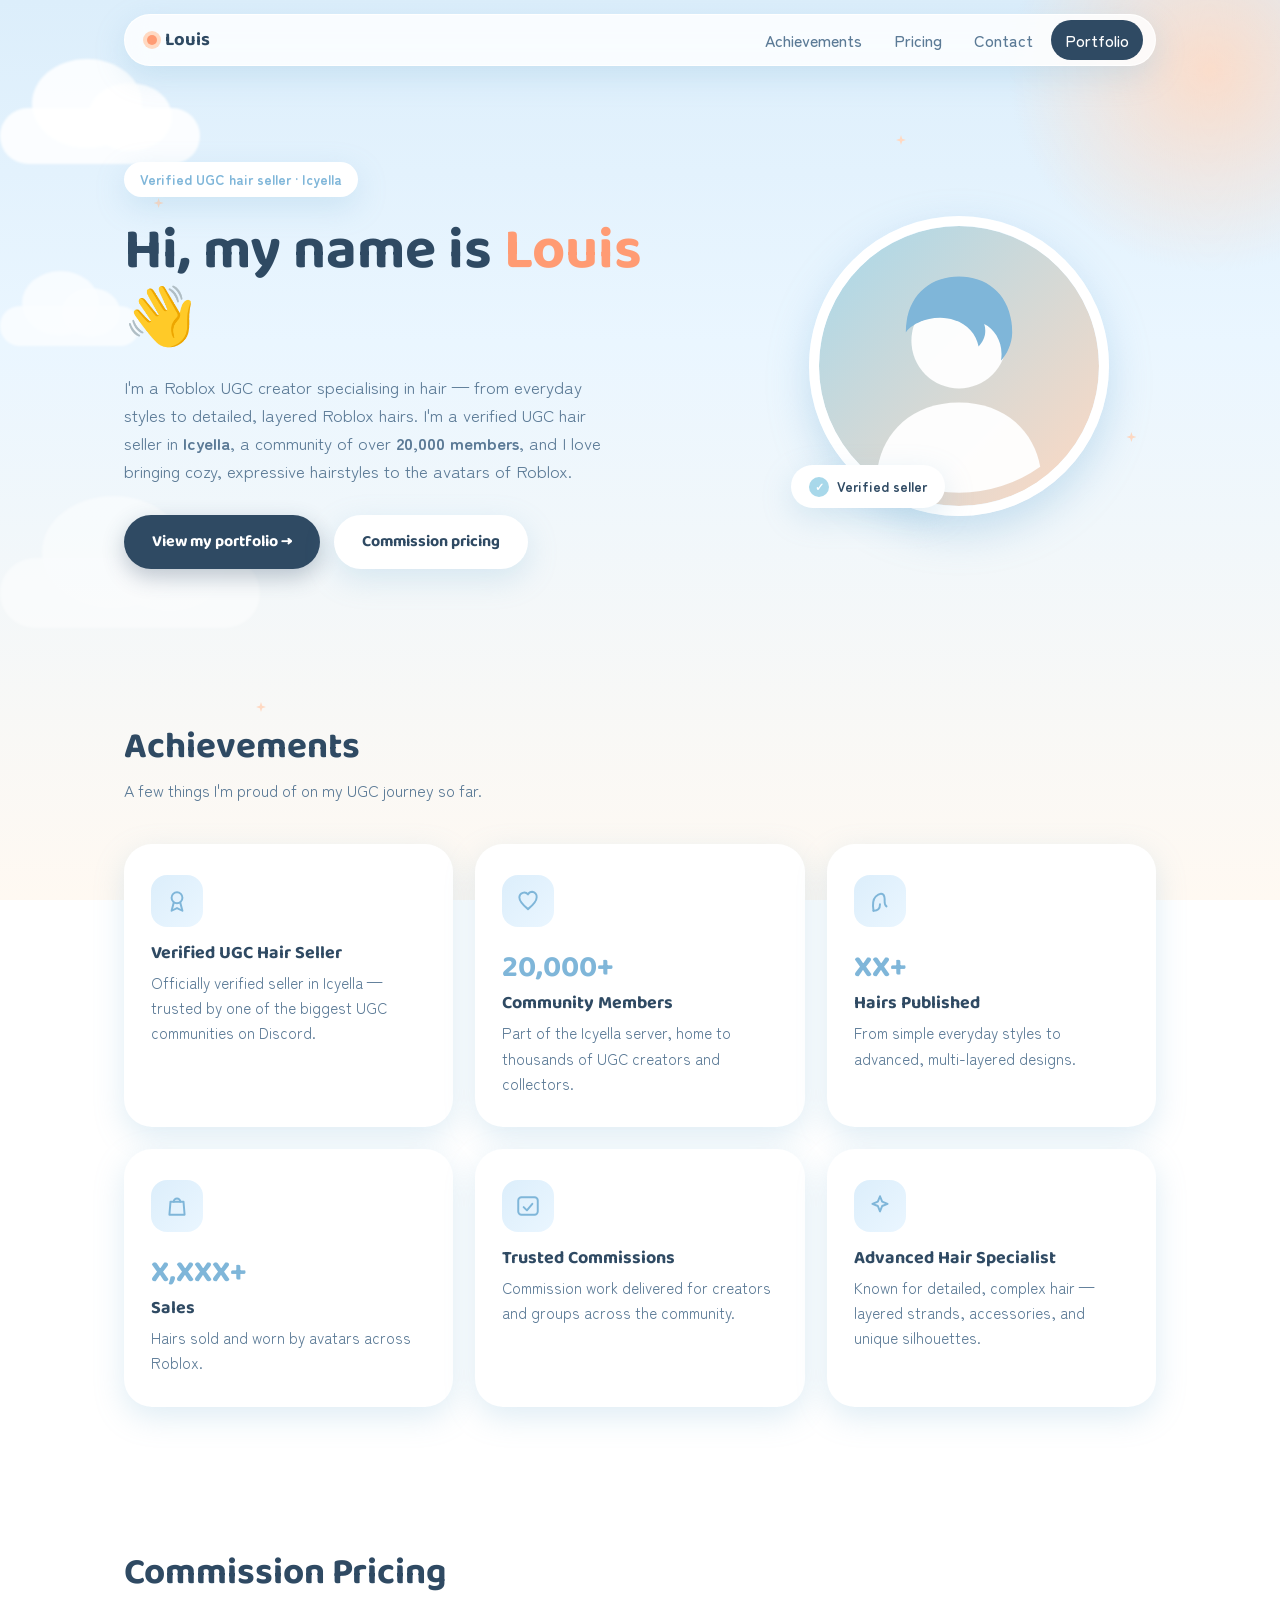
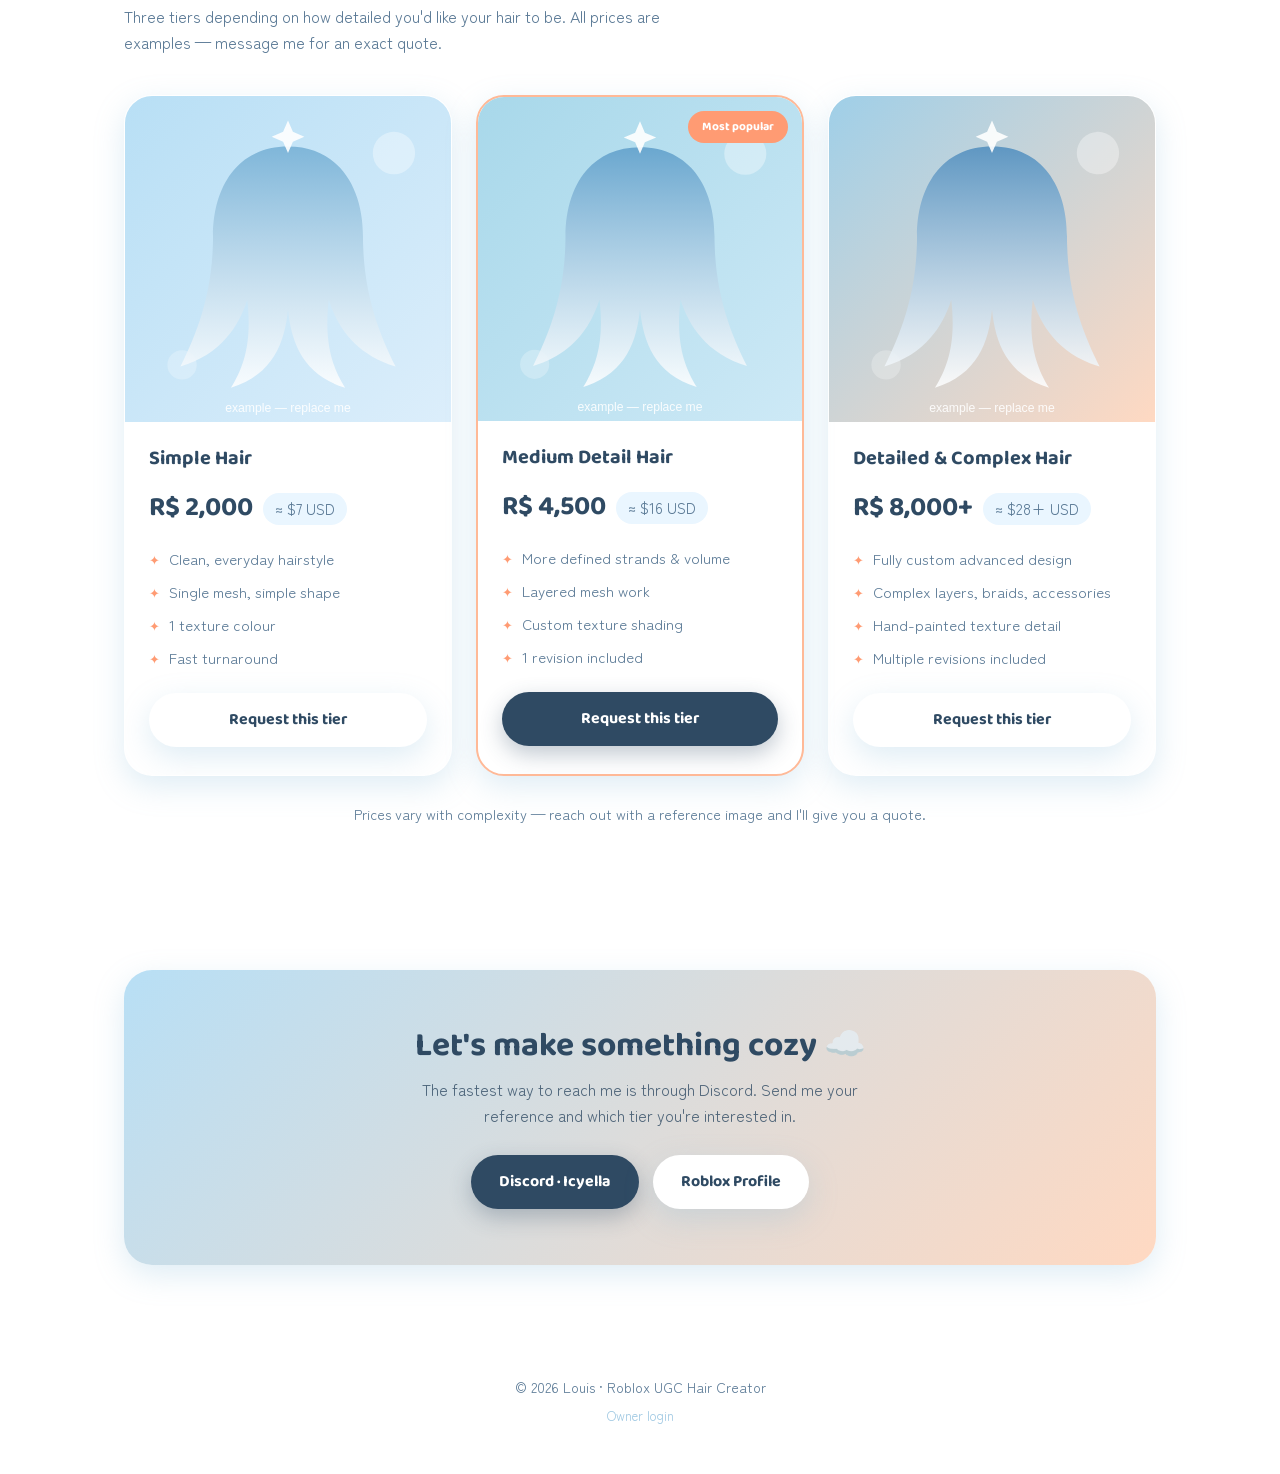
==== index.html @ 097fa470 "Initial commit" ====
<!DOCTYPE html>
<html lang="en">
<head>
  <meta charset="UTF-8">
  <meta name="viewport" content="width=device-width, initial-scale=1.0">
  <title>Louis · Roblox UGC Hair Creator</title>
  <meta name="description" content="Louis — verified Roblox UGC hair creator. Portfolio and commission pricing for simple, medium, and complex hair.">
  <link rel="preconnect" href="https://fonts.googleapis.com">
  <link rel="preconnect" href="https://fonts.gstatic.com" crossorigin>
  <link href="https://fonts.googleapis.com/css2?family=Baloo+2:wght@500;600;700&family=Zen+Maru+Gothic:wght@400;500;700&display=swap" rel="stylesheet">
  <link rel="stylesheet" href="css/style.css">
</head>
<body>

  <!-- Drifting sky decor -->
  <div class="sky" aria-hidden="true">
    <div class="sun"></div>
    <div class="cloud cloud-1"></div>
    <div class="cloud cloud-2"></div>
    <div class="cloud cloud-3"></div>
    <div class="spark spark-1"></div>
    <div class="spark spark-2"></div>
    <div class="spark spark-3"></div>
    <div class="spark spark-4"></div>
  </div>

  <header class="site-header">
    <nav class="nav-pill">
      <a class="brand" href="index.html"><span class="dot"></span>Louis</a>
      <button class="nav-toggle" aria-label="Open menu" aria-expanded="false">☰</button>
      <ul class="nav-links">
        <li><a href="#achievements">Achievements</a></li>
        <li><a href="#pricing">Pricing</a></li>
        <li><a href="#contact">Contact</a></li>
        <li><a class="nav-cta" href="portfolio.html">Portfolio</a></li>
      </ul>
    </nav>
  </header>

  <main class="page">

    <!-- ================= HERO ================= -->
    <section class="hero">
      <div>
        <span class="hero-eyebrow">Verified UGC hair seller · Icyella</span>
        <h1>Hi, my name is <span class="accent">Louis</span> <span class="wave">👋</span></h1>
        <!-- PLACEHOLDER: replace with your own bio -->
        <p>
          I'm a Roblox UGC creator specialising in hair — from  everyday styles
          to detailed, layered Roblox hairs. I'm a verified UGC hair seller in
          <strong>Icyella</strong>, a community of over <strong>20,000 members</strong>,
          and I love bringing cozy, expressive hairstyles to the avatars of Roblox.
        </p>
        <div class="hero-actions">
          <a class="btn btn-primary" href="portfolio.html">View my portfolio →</a>
          <a class="btn btn-soft" href="#pricing">Commission pricing</a>
        </div>
      </div>
      <div class="hero-portrait">
        <!-- PLACEHOLDER: swap assets/avatar.svg for your Roblox avatar render -->
        <img src="assets/avatar.svg" alt="Louis's avatar">
        <div class="hero-badge"><span class="check">✓</span> Verified seller</div>
      </div>
    </section>

    <!-- ================= ACHIEVEMENTS ================= -->
    <section id="achievements">
      <h2 class="section-title reveal">Achievements</h2>
      <p class="section-sub reveal">A few things I'm proud of on my UGC journey so far.</p>
      <div class="card-grid">
        <div class="cloud-card reveal">
          <div class="icon">
            <svg viewBox="0 0 24 24" fill="none" stroke="currentColor" stroke-width="1.8" stroke-linecap="round" stroke-linejoin="round"><circle cx="12" cy="9" r="5"/><path d="M9 13.5 7 21l5-2.5L17 21l-2-7.5"/></svg>
          </div>
          <h3>Verified UGC Hair Seller</h3>
          <p>Officially verified seller in Icyella — trusted by one of the biggest UGC communities on Discord.</p>
        </div>
        <div class="cloud-card reveal reveal-d1">
          <div class="icon">
            <svg viewBox="0 0 24 24" fill="none" stroke="currentColor" stroke-width="1.8" stroke-linecap="round" stroke-linejoin="round"><path d="M16 3.5a4.5 4.5 0 0 0-4 2.4A4.5 4.5 0 0 0 4 8.5c0 4.5 8 11 8 11s8-6.5 8-11a4.5 4.5 0 0 0-4-5Z"/></svg>
          </div>
          <div class="stat">20,000+</div>
          <h3>Community Members</h3>
          <p>Part of the Icyella server, home to thousands of UGC creators and collectors.</p>
        </div>
        <div class="cloud-card reveal reveal-d2">
          <div class="icon">
            <svg viewBox="0 0 24 24" fill="none" stroke="currentColor" stroke-width="1.8" stroke-linecap="round" stroke-linejoin="round"><path d="M6 21c-1-6-1-10 2-13S15 4 16 8s-1 7 2 9"/><path d="M6 21c4 0 6-2 6-6"/></svg>
          </div>
          <!-- PLACEHOLDER: replace with your real number of published hairs -->
          <div class="stat">XX+</div>
          <h3>Hairs Published</h3>
          <p>From simple everyday styles to advanced, multi-layered designs.</p>
        </div>
        <div class="cloud-card reveal">
          <div class="icon">
            <svg viewBox="0 0 24 24" fill="none" stroke="currentColor" stroke-width="1.8" stroke-linecap="round" stroke-linejoin="round"><path d="M6 8h12l1 12H5L6 8Z"/><path d="M9 8a3 3 0 0 1 6 0"/></svg>
          </div>
          <!-- PLACEHOLDER: replace with your real sales milestone -->
          <div class="stat">X,XXX+</div>
          <h3>Sales</h3>
          <p>Hairs sold and worn by avatars across Roblox.</p>
        </div>
        <div class="cloud-card reveal reveal-d1">
          <div class="icon">
            <svg viewBox="0 0 24 24" fill="none" stroke="currentColor" stroke-width="1.8" stroke-linecap="round" stroke-linejoin="round"><path d="M8 13l3 3 5-6"/><rect x="3" y="4" width="18" height="16" rx="3"/></svg>
          </div>
          <h3>Trusted Commissions</h3>
          <!-- PLACEHOLDER: replace with a real highlight (collabs, features, etc.) -->
          <p>Commission work delivered for creators and groups across the community.</p>
        </div>
        <div class="cloud-card reveal reveal-d2">
          <div class="icon">
            <svg viewBox="0 0 24 24" fill="none" stroke="currentColor" stroke-width="1.8" stroke-linecap="round" stroke-linejoin="round"><path d="M12 3l2 5 5 2-5 2-2 5-2-5-5-2 5-2 2-5Z"/></svg>
          </div>
          <h3>Advanced Hair Specialist</h3>
          <p>Known for detailed, complex hair — layered strands, accessories, and unique silhouettes.</p>
        </div>
      </div>
    </section>

    <!-- ================= PRICING ================= -->
    <section id="pricing">
      <h2 class="section-title reveal">Commission Pricing</h2>
      <p class="section-sub reveal">Three tiers depending on how detailed you'd like your hair to be. All prices are examples — message me for an exact quote.</p>
      <div class="pricing-grid">

        <div class="price-card reveal">
          <figure>
            <!-- PLACEHOLDER: swap for a render of one of your simple hairs -->
            <img src="assets/tier-simple.svg" alt="Example of a simple hair commission">
          </figure>
          <div class="price-body">
            <h3>Simple Hair</h3>
            <div class="price-tag">
              <!-- PLACEHOLDER PRICES: replace with your real rates -->
              <span class="price-rbx">R$ 2,000</span>
              <span class="price-usd">≈ $7 USD</span>
            </div>
            <ul>
              <li>Clean, everyday hairstyle</li>
              <li>Single mesh, simple shape</li>
              <li>1 texture colour</li>
              <li>Fast turnaround</li>
            </ul>
            <a class="btn btn-soft" href="#contact">Request this tier</a>
          </div>
        </div>

        <div class="price-card featured reveal reveal-d1">
          <span class="featured-tag">Most popular</span>
          <figure>
            <!-- PLACEHOLDER: swap for a render of one of your medium-detail hairs -->
            <img src="assets/tier-medium.svg" alt="Example of a medium detail hair commission">
          </figure>
          <div class="price-body">
            <h3>Medium Detail Hair</h3>
            <div class="price-tag">
              <!-- PLACEHOLDER PRICES: replace with your real rates -->
              <span class="price-rbx">R$ 4,500</span>
              <span class="price-usd">≈ $16 USD</span>
            </div>
            <ul>
              <li>More defined strands &amp; volume</li>
              <li>Layered mesh work</li>
              <li>Custom texture shading</li>
              <li>1 revision included</li>
            </ul>
            <a class="btn btn-primary" href="#contact">Request this tier</a>
          </div>
        </div>

        <div class="price-card reveal reveal-d2">
          <figure>
            <!-- PLACEHOLDER: swap for a render of one of your complex hairs -->
            <img src="assets/tier-complex.svg" alt="Example of a detailed and complex hair commission">
          </figure>
          <div class="price-body">
            <h3>Detailed &amp; Complex Hair</h3>
            <div class="price-tag">
              <!-- PLACEHOLDER PRICES: replace with your real rates -->
              <span class="price-rbx">R$ 8,000+</span>
              <span class="price-usd">≈ $28+ USD</span>
            </div>
            <ul>
              <li>Fully custom advanced design</li>
              <li>Complex layers, braids, accessories</li>
              <li>Hand-painted texture detail</li>
              <li>Multiple revisions included</li>
            </ul>
            <a class="btn btn-soft" href="#contact">Request this tier</a>
          </div>
        </div>

      </div>
      <p class="pricing-note">Prices vary with complexity — reach out with a reference image and I'll give you a quote.</p>
    </section>

    <!-- ================= CONTACT ================= -->
    <section id="contact">
      <div class="contact-card reveal">
        <h2>Let's make something cozy ☁️</h2>
        <p>The fastest way to reach me is through Discord. Send me your reference and which tier you're interested in.</p>
        <div class="contact-links">
          <!-- PLACEHOLDER LINKS: replace # with your real Discord invite / profile URLs -->
          <a class="btn btn-primary" href="#" title="Replace with your Discord link">Discord · Icyella</a>
          <a class="btn btn-soft" href="#" title="Replace with your Roblox profile link">Roblox Profile</a>
        </div>
      </div>
    </section>

  </main>

  <footer class="site-footer">
    © 2026 Louis · Roblox UGC Hair Creator
    <br>
    <a class="owner-login" href="admin/">Owner login</a>
  </footer>

  <script src="js/main.js"></script>
</body>
</html>
---- css/style.css ----
/* ==========================================================================
   Louis — UGC Hair Creator · cozy anime-morning theme
   Palette: soft sky blues + warm lamplight peach, white cloud cards
   ========================================================================== */

:root {
  --sky-050: #f2faff;
  --sky-100: #eaf6ff;
  --sky-200: #dceefb;
  --sky-300: #b8dff5;
  --sky-400: #a8d8ea;
  --sky-500: #7fb6d9;
  --ink: #2f4a63;
  --ink-soft: #5b7a96;
  --peach: #ffb997;
  --peach-deep: #ff9b73;
  --peach-glow: #ffd9c2;
  --cream: #fff9f2;
  --card: #ffffff;
  --radius-lg: 28px;
  --radius-md: 18px;
  --shadow-soft: 0 10px 30px rgba(127, 182, 217, 0.25);
  --shadow-hover: 0 16px 40px rgba(127, 182, 217, 0.38);
  --font-display: "Baloo 2", "Zen Maru Gothic", sans-serif;
  --font-body: "Zen Maru Gothic", "Baloo 2", sans-serif;
}

* { margin: 0; padding: 0; box-sizing: border-box; }

html { scroll-behavior: smooth; }

body {
  font-family: var(--font-body);
  color: var(--ink);
  background: linear-gradient(180deg, var(--sky-200) 0%, var(--sky-100) 38%, var(--cream) 100%);
  background-attachment: fixed;
  min-height: 100vh;
  overflow-x: hidden;
  line-height: 1.65;
}

h1, h2, h3 { font-family: var(--font-display); line-height: 1.2; }

img { max-width: 100%; display: block; }

a { color: inherit; }

::selection { background: var(--peach-glow); color: var(--ink); }

/* --------------------------------------------------------------------------
   Sky decor: drifting clouds + sun glow + floating sparkles
   -------------------------------------------------------------------------- */

.sky {
  position: fixed;
  inset: 0;
  pointer-events: none;
  z-index: 0;
  overflow: hidden;
}

.sun {
  position: absolute;
  top: -140px;
  right: -140px;
  width: 420px;
  height: 420px;
  border-radius: 50%;
  background: radial-gradient(circle, rgba(255, 217, 194, 0.85) 0%, rgba(255, 217, 194, 0) 68%);
}

.cloud {
  position: absolute;
  background: rgba(255, 255, 255, 0.85);
  border-radius: 100px;
  filter: blur(1px);
  animation: drift linear infinite;
}
.cloud::before,
.cloud::after {
  content: "";
  position: absolute;
  background: inherit;
  border-radius: 50%;
}
.cloud::before { width: 55%; height: 160%; left: 16%; bottom: 28%; }
.cloud::after  { width: 42%; height: 120%; right: 14%; bottom: 24%; }

.cloud-1 { width: 200px; height: 56px; top: 12%;  animation-duration: 85s; }
.cloud-2 { width: 140px; height: 40px; top: 34%;  animation-duration: 110s; animation-delay: -40s; opacity: 0.8; }
.cloud-3 { width: 260px; height: 70px; top: 62%;  animation-duration: 140s; animation-delay: -75s; opacity: 0.55; }

@keyframes drift {
  from { left: -320px; }
  to   { left: 110%; }
}

.spark {
  position: absolute;
  width: 10px;
  height: 10px;
  background: var(--peach-glow);
  clip-path: polygon(50% 0, 62% 38%, 100% 50%, 62% 62%, 50% 100%, 38% 62%, 0 50%, 38% 38%);
  animation: twinkle 4s ease-in-out infinite;
}
.spark-1 { top: 22%; left: 12%; animation-delay: 0s; }
.spark-2 { top: 48%; left: 88%; animation-delay: 1.3s; }
.spark-3 { top: 78%; left: 20%; animation-delay: 2.2s; }
.spark-4 { top: 15%; left: 70%; animation-delay: 3s; }

@keyframes twinkle {
  0%, 100% { opacity: 0.15; transform: scale(0.7) rotate(0deg); }
  50%      { opacity: 0.9;  transform: scale(1.15) rotate(20deg); }
}

@media (prefers-reduced-motion: reduce) {
  .cloud, .spark { animation: none; }
  html { scroll-behavior: auto; }
}

/* --------------------------------------------------------------------------
   Layout shell
   -------------------------------------------------------------------------- */

.page {
  position: relative;
  z-index: 1;
  max-width: 1080px;
  margin: 0 auto;
  padding: 0 24px;
}

section { padding: 72px 0; }

.section-title {
  font-size: clamp(1.7rem, 4vw, 2.3rem);
  margin-bottom: 8px;
}

.section-sub {
  color: var(--ink-soft);
  margin-bottom: 40px;
  max-width: 560px;
}

.title-doodle {
  display: inline-block;
  margin-left: 10px;
  transform: translateY(2px);
}

/* --------------------------------------------------------------------------
   Header / nav
   -------------------------------------------------------------------------- */

.site-header {
  position: sticky;
  top: 14px;
  z-index: 50;
  margin: 14px auto 0;
  max-width: 1080px;
  padding: 0 24px;
}

.nav-pill {
  display: flex;
  align-items: center;
  justify-content: space-between;
  gap: 16px;
  background: rgba(255, 255, 255, 0.82);
  backdrop-filter: blur(12px);
  border: 1px solid rgba(255, 255, 255, 0.9);
  border-radius: 999px;
  padding: 10px 12px 10px 22px;
  box-shadow: var(--shadow-soft);
}

.brand {
  font-family: var(--font-display);
  font-weight: 700;
  font-size: 1.15rem;
  text-decoration: none;
  display: flex;
  align-items: center;
  gap: 8px;
}

.brand .dot {
  width: 10px;
  height: 10px;
  border-radius: 50%;
  background: var(--peach-deep);
  box-shadow: 0 0 0 4px var(--peach-glow);
}

.nav-links {
  display: flex;
  align-items: center;
  gap: 4px;
  list-style: none;
}

.nav-links a {
  text-decoration: none;
  font-weight: 500;
  color: var(--ink-soft);
  padding: 8px 14px;
  border-radius: 999px;
  transition: background 0.25s, color 0.25s;
}

.nav-links a:hover { background: var(--sky-100); color: var(--ink); }

.nav-links a.nav-cta {
  background: var(--ink);
  color: #fff;
}
.nav-links a.nav-cta:hover { background: var(--sky-500); }

.nav-toggle {
  display: none;
  background: none;
  border: none;
  font-size: 1.5rem;
  color: var(--ink);
  cursor: pointer;
  padding: 6px 12px;
}

/* --------------------------------------------------------------------------
   Hero
   -------------------------------------------------------------------------- */

.hero {
  display: grid;
  grid-template-columns: 1.2fr 0.8fr;
  align-items: center;
  gap: 48px;
  padding: 96px 0 84px;
}

.hero-eyebrow {
  display: inline-flex;
  align-items: center;
  gap: 8px;
  background: #fff;
  border-radius: 999px;
  padding: 6px 16px;
  font-size: 0.85rem;
  font-weight: 700;
  color: var(--sky-500);
  box-shadow: var(--shadow-soft);
  margin-bottom: 20px;
}

.hero h1 {
  font-size: clamp(2.4rem, 6vw, 3.6rem);
  margin-bottom: 18px;
}

.hero h1 .wave { display: inline-block; animation: wave 2.4s ease-in-out infinite; transform-origin: 70% 70%; }

@keyframes wave {
  0%, 55%, 100% { transform: rotate(0deg); }
  60% { transform: rotate(18deg); }
  70% { transform: rotate(-8deg); }
  80% { transform: rotate(14deg); }
  90% { transform: rotate(-4deg); }
}

.hero .accent { color: var(--peach-deep); }

.hero p {
  color: var(--ink-soft);
  font-size: 1.06rem;
  max-width: 480px;
  margin-bottom: 30px;
}

.hero-actions { display: flex; gap: 14px; flex-wrap: wrap; }

.btn {
  font-family: var(--font-display);
  font-weight: 700;
  font-size: 1rem;
  text-decoration: none;
  border-radius: 999px;
  padding: 14px 28px;
  transition: transform 0.25s, box-shadow 0.25s, background 0.25s;
  display: inline-flex;
  align-items: center;
  gap: 8px;
}

.btn-primary {
  background: var(--ink);
  color: #fff;
  box-shadow: 0 8px 22px rgba(47, 74, 99, 0.3);
}
.btn-primary:hover { transform: translateY(-3px); background: var(--sky-500); box-shadow: var(--shadow-hover); }

.btn-soft {
  background: #fff;
  color: var(--ink);
  box-shadow: var(--shadow-soft);
}
.btn-soft:hover { transform: translateY(-3px); background: var(--peach-glow); box-shadow: var(--shadow-hover); }

.hero-portrait { position: relative; justify-self: center; }

.hero-portrait img {
  width: min(300px, 70vw);
  border-radius: 50%;
  border: 10px solid #fff;
  box-shadow: var(--shadow-hover);
  animation: float 6s ease-in-out infinite;
}

@keyframes float {
  0%, 100% { transform: translateY(0); }
  50%      { transform: translateY(-14px); }
}

.hero-badge {
  position: absolute;
  bottom: 8px;
  left: -18px;
  background: #fff;
  border-radius: 999px;
  padding: 10px 18px;
  font-weight: 700;
  font-size: 0.85rem;
  box-shadow: var(--shadow-soft);
  display: flex;
  align-items: center;
  gap: 8px;
  animation: float 6s ease-in-out infinite reverse;
}

.hero-badge .check {
  width: 20px;
  height: 20px;
  border-radius: 50%;
  background: var(--sky-400);
  color: #fff;
  display: grid;
  place-items: center;
  font-size: 0.7rem;
}

/* --------------------------------------------------------------------------
   Cards (achievements)
   -------------------------------------------------------------------------- */

.card-grid {
  display: grid;
  grid-template-columns: repeat(3, 1fr);
  gap: 22px;
}

.cloud-card {
  background: var(--card);
  border-radius: var(--radius-lg);
  padding: 30px 26px;
  box-shadow: var(--shadow-soft);
  transition: transform 0.3s, box-shadow 0.3s;
  border: 1px solid rgba(255, 255, 255, 0.9);
}

.cloud-card:hover { transform: translateY(-6px); box-shadow: var(--shadow-hover); }

.cloud-card .icon {
  width: 52px;
  height: 52px;
  border-radius: 16px;
  background: linear-gradient(135deg, var(--sky-200), var(--sky-100));
  display: grid;
  place-items: center;
  color: var(--sky-500);
  margin-bottom: 16px;
}

.cloud-card .icon svg { width: 26px; height: 26px; }

.cloud-card h3 { font-size: 1.12rem; margin-bottom: 6px; }
.cloud-card p { color: var(--ink-soft); font-size: 0.95rem; }

.cloud-card .stat {
  font-family: var(--font-display);
  font-size: 1.9rem;
  font-weight: 700;
  color: var(--sky-500);
}

/* --------------------------------------------------------------------------
   Pricing
   -------------------------------------------------------------------------- */

.pricing-grid {
  display: grid;
  grid-template-columns: repeat(3, 1fr);
  gap: 24px;
  align-items: stretch;
}

.price-card {
  background: var(--card);
  border-radius: var(--radius-lg);
  overflow: hidden;
  box-shadow: var(--shadow-soft);
  border: 1px solid rgba(255, 255, 255, 0.9);
  display: flex;
  flex-direction: column;
  transition: transform 0.3s, box-shadow 0.3s;
}

.price-card:hover { transform: translateY(-6px); box-shadow: var(--shadow-hover); }

.price-card.featured {
  border: 2px solid var(--peach);
  position: relative;
}

.featured-tag {
  position: absolute;
  top: 14px;
  right: 14px;
  background: var(--peach-deep);
  color: #fff;
  font-family: var(--font-display);
  font-weight: 700;
  font-size: 0.75rem;
  padding: 6px 14px;
  border-radius: 999px;
  z-index: 2;
}

.price-card figure { position: relative; }
.price-card figure img { width: 100%; aspect-ratio: 1 / 1; object-fit: cover; }

.price-body { padding: 24px 24px 28px; display: flex; flex-direction: column; flex: 1; }

.price-body h3 { font-size: 1.25rem; margin-bottom: 4px; }

.price-tag {
  display: flex;
  align-items: baseline;
  gap: 10px;
  margin: 12px 0 16px;
}

.price-rbx {
  font-family: var(--font-display);
  font-size: 1.7rem;
  font-weight: 700;
  color: var(--ink);
}

.price-usd {
  color: var(--ink-soft);
  font-size: 0.95rem;
  background: var(--sky-100);
  border-radius: 999px;
  padding: 3px 12px;
}

.price-body ul {
  list-style: none;
  color: var(--ink-soft);
  font-size: 0.94rem;
  display: grid;
  gap: 8px;
  margin-bottom: 22px;
}

.price-body ul li::before {
  content: "✦";
  color: var(--peach-deep);
  margin-right: 9px;
  font-size: 0.8rem;
}

.price-body .btn { margin-top: auto; justify-content: center; }

.pricing-note {
  margin-top: 26px;
  text-align: center;
  color: var(--ink-soft);
  font-size: 0.9rem;
}

/* --------------------------------------------------------------------------
   Contact / footer
   -------------------------------------------------------------------------- */

.contact-card {
  background: linear-gradient(135deg, var(--sky-300), var(--peach-glow));
  border-radius: var(--radius-lg);
  padding: 56px 40px;
  text-align: center;
  box-shadow: var(--shadow-soft);
}

.contact-card h2 { font-size: clamp(1.6rem, 4vw, 2.1rem); margin-bottom: 10px; }
.contact-card p { color: var(--ink); opacity: 0.8; margin-bottom: 26px; max-width: 480px; margin-inline: auto; }

.contact-links { display: flex; justify-content: center; gap: 14px; flex-wrap: wrap; }

.site-footer {
  text-align: center;
  padding: 36px 0 44px;
  color: var(--ink-soft);
  font-size: 0.88rem;
  line-height: 2;
}

.owner-login {
  color: var(--sky-500);
  text-decoration: none;
  font-size: 0.82rem;
  opacity: 0.75;
  transition: opacity 0.2s;
}
.owner-login:hover { opacity: 1; text-decoration: underline; }

/* --------------------------------------------------------------------------
   Portfolio page
   -------------------------------------------------------------------------- */

.portfolio-hero { padding: 84px 0 30px; text-align: center; }
.portfolio-hero h1 { font-size: clamp(2rem, 5vw, 3rem); margin-bottom: 12px; }
.portfolio-hero p { color: var(--ink-soft); max-width: 520px; margin: 0 auto; }

.gallery {
  columns: 3 260px;
  column-gap: 22px;
  padding-bottom: 40px;
}

.gallery-item {
  break-inside: avoid;
  margin-bottom: 22px;
  background: var(--card);
  border-radius: var(--radius-md);
  overflow: hidden;
  box-shadow: var(--shadow-soft);
  cursor: zoom-in;
  transition: transform 0.3s, box-shadow 0.3s;
  border: 1px solid rgba(255, 255, 255, 0.9);
}

.gallery-item:hover { transform: translateY(-5px); box-shadow: var(--shadow-hover); }

.gallery-item img { width: 100%; }

.gallery-empty {
  color: var(--ink-soft);
  text-align: center;
  padding: 40px 0;
  column-span: all;
}

.gallery-item figcaption {
  padding: 14px 18px 16px;
  font-size: 0.92rem;
}

.gallery-item figcaption strong { font-family: var(--font-display); display: block; }
.gallery-item figcaption span { color: var(--ink-soft); font-size: 0.84rem; }

/* Lightbox */

.lightbox {
  position: fixed;
  inset: 0;
  background: rgba(47, 74, 99, 0.72);
  backdrop-filter: blur(8px);
  display: grid;
  place-items: center;
  z-index: 100;
  opacity: 0;
  pointer-events: none;
  transition: opacity 0.3s;
  padding: 24px;
}

.lightbox.open { opacity: 1; pointer-events: auto; }

.lightbox figure {
  max-width: min(680px, 92vw);
  background: #fff;
  border-radius: var(--radius-lg);
  overflow: hidden;
  box-shadow: 0 30px 80px rgba(0, 0, 0, 0.35);
  transform: scale(0.92);
  transition: transform 0.3s;
}

.lightbox.open figure { transform: scale(1); }

.lightbox img { width: 100%; max-height: 70vh; object-fit: contain; background: var(--sky-100); }

.lightbox figcaption { padding: 16px 22px; font-weight: 500; }
.lightbox figcaption span { color: var(--ink-soft); font-size: 0.88rem; display: block; }

.lightbox-close {
  position: absolute;
  top: 22px;
  right: 26px;
  background: #fff;
  border: none;
  width: 44px;
  height: 44px;
  border-radius: 50%;
  font-size: 1.15rem;
  color: var(--ink);
  cursor: pointer;
  box-shadow: var(--shadow-soft);
  transition: transform 0.2s;
}

.lightbox-close:hover { transform: rotate(90deg); }

/* --------------------------------------------------------------------------
   Scroll reveal
   -------------------------------------------------------------------------- */

.reveal {
  opacity: 0;
  transform: translateY(26px);
  transition: opacity 0.7s ease, transform 0.7s ease;
}

.reveal.shown { opacity: 1; transform: none; }

.reveal-d1 { transition-delay: 0.1s; }
.reveal-d2 { transition-delay: 0.2s; }
.reveal-d3 { transition-delay: 0.3s; }

@media (prefers-reduced-motion: reduce) {
  .reveal { opacity: 1; transform: none; transition: none; }
}

/* --------------------------------------------------------------------------
   Responsive
   -------------------------------------------------------------------------- */

@media (max-width: 860px) {
  .hero { grid-template-columns: 1fr; text-align: center; padding-top: 64px; }
  .hero p { margin-inline: auto; }
  .hero-actions { justify-content: center; }
  .hero-portrait { order: -1; }
  .card-grid, .pricing-grid { grid-template-columns: 1fr 1fr; }
}

@media (max-width: 640px) {
  .card-grid, .pricing-grid { grid-template-columns: 1fr; }

  .nav-toggle { display: block; }

  .nav-links {
    display: none;
    position: absolute;
    top: calc(100% + 10px);
    left: 24px;
    right: 24px;
    flex-direction: column;
    align-items: stretch;
    background: rgba(255, 255, 255, 0.96);
    backdrop-filter: blur(12px);
    border-radius: var(--radius-md);
    padding: 12px;
    box-shadow: var(--shadow-hover);
    text-align: center;
  }

  .nav-links.open { display: flex; }
}
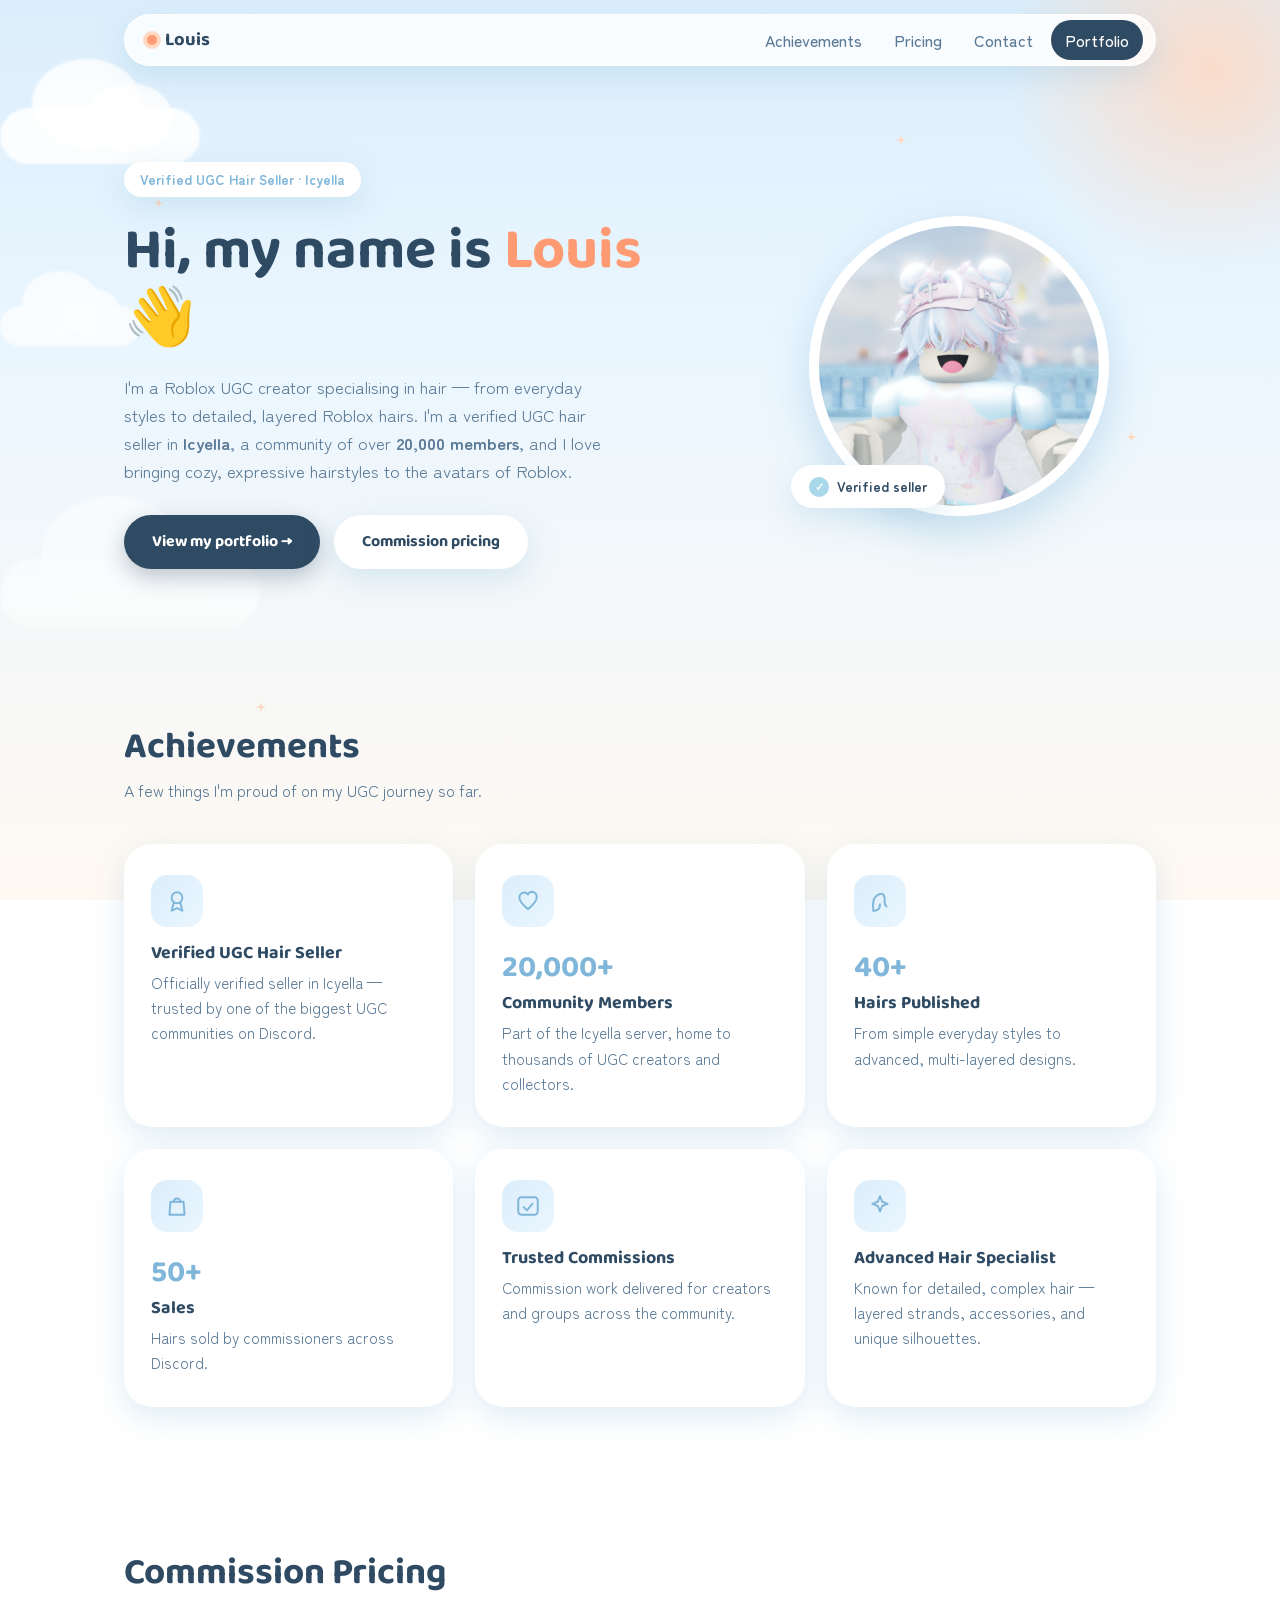
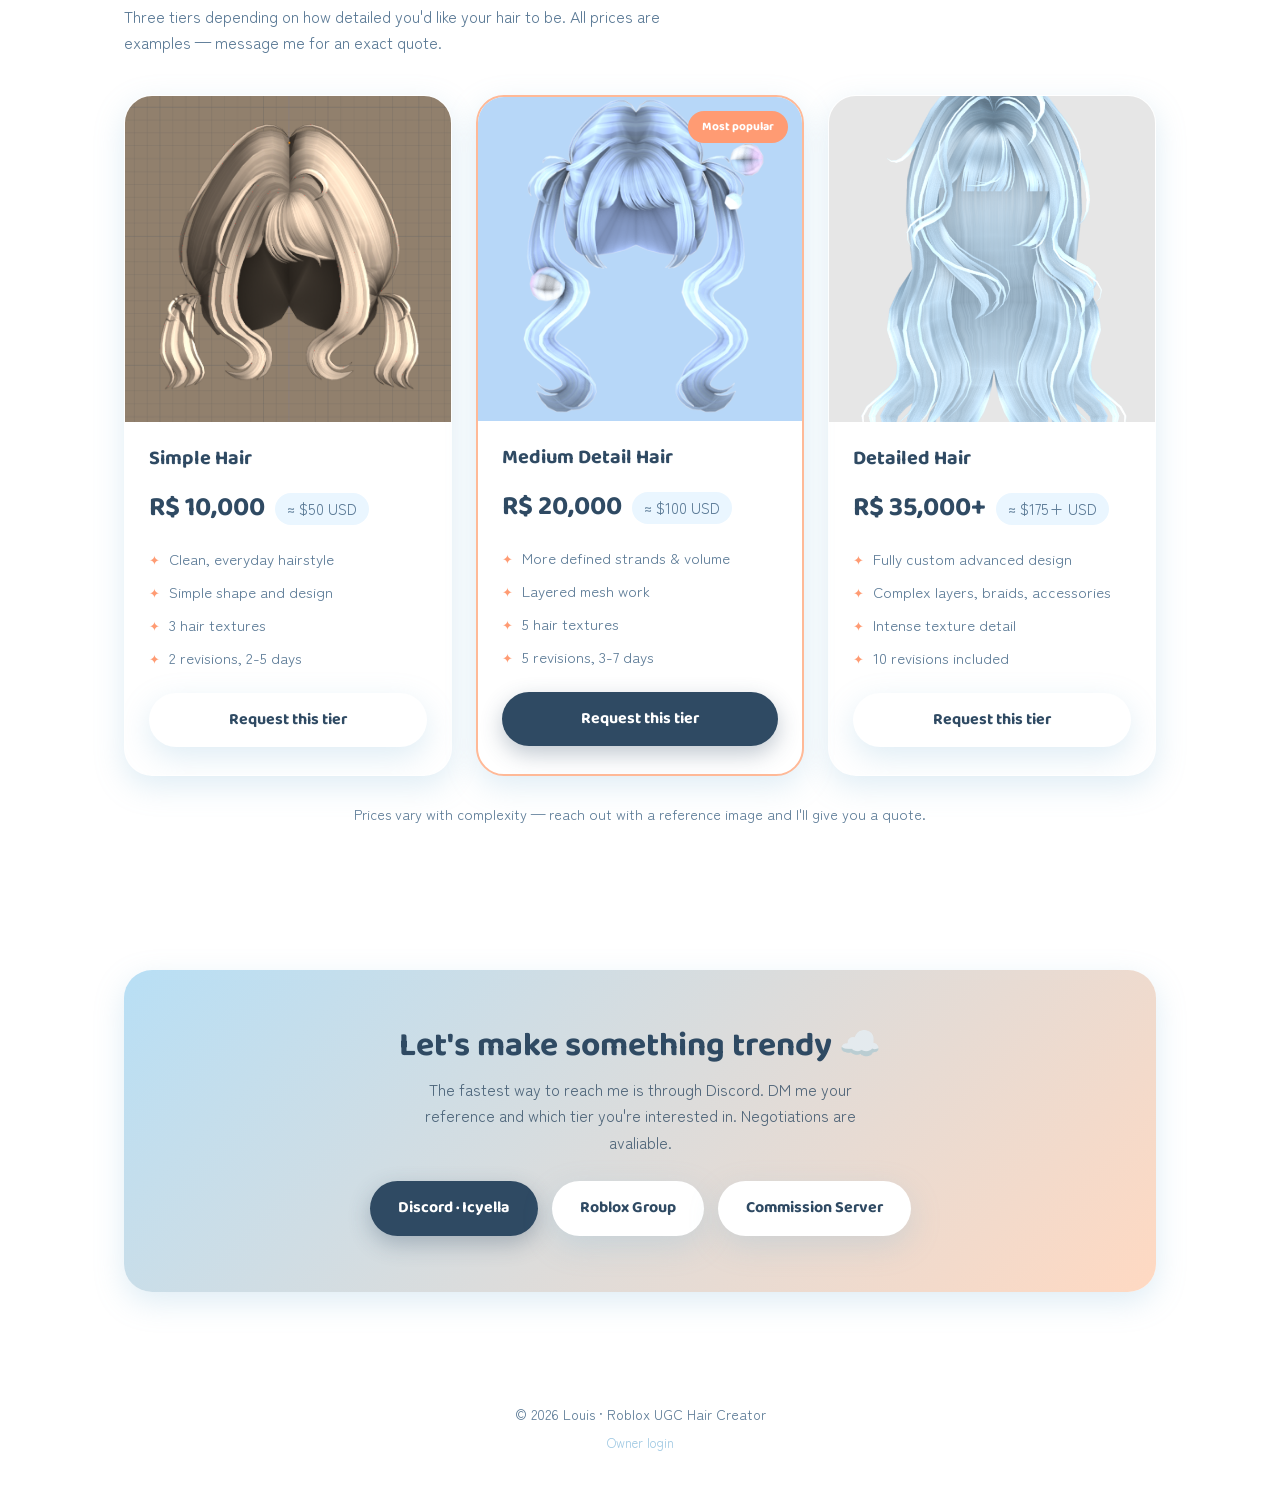
==== commit 98b24ff4: "up" ====
--- a/index.html
+++ b/index.html
@@ -42,7 +42,7 @@
     <!-- ================= HERO ================= -->
     <section class="hero">
       <div>
-        <span class="hero-eyebrow">Verified UGC hair seller · Icyella</span>
+        <span class="hero-eyebrow">Verified UGC Hair Seller · Icyella</span>
         <h1>Hi, my name is <span class="accent">Louis</span> <span class="wave">👋</span></h1>
         <!-- PLACEHOLDER: replace with your own bio -->
         <p>
@@ -58,7 +58,7 @@
       </div>
       <div class="hero-portrait">
         <!-- PLACEHOLDER: swap assets/avatar.svg for your Roblox avatar render -->
-        <img src="assets/avatar.svg" alt="Louis's avatar">
+        <img src="assets/hihi.png" alt="Louis's avatar">
         <div class="hero-badge"><span class="check">✓</span> Verified seller</div>
       </div>
     </section>
@@ -88,7 +88,7 @@
             <svg viewBox="0 0 24 24" fill="none" stroke="currentColor" stroke-width="1.8" stroke-linecap="round" stroke-linejoin="round"><path d="M6 21c-1-6-1-10 2-13S15 4 16 8s-1 7 2 9"/><path d="M6 21c4 0 6-2 6-6"/></svg>
           </div>
           <!-- PLACEHOLDER: replace with your real number of published hairs -->
-          <div class="stat">XX+</div>
+          <div class="stat">40+</div>
           <h3>Hairs Published</h3>
           <p>From simple everyday styles to advanced, multi-layered designs.</p>
         </div>
@@ -97,9 +97,9 @@
             <svg viewBox="0 0 24 24" fill="none" stroke="currentColor" stroke-width="1.8" stroke-linecap="round" stroke-linejoin="round"><path d="M6 8h12l1 12H5L6 8Z"/><path d="M9 8a3 3 0 0 1 6 0"/></svg>
           </div>
           <!-- PLACEHOLDER: replace with your real sales milestone -->
-          <div class="stat">X,XXX+</div>
+          <div class="stat">50+</div>
           <h3>Sales</h3>
-          <p>Hairs sold and worn by avatars across Roblox.</p>
+          <p>Hairs sold by commissioners across Discord.</p>
         </div>
         <div class="cloud-card reveal reveal-d1">
           <div class="icon">
@@ -128,20 +128,20 @@
         <div class="price-card reveal">
           <figure>
             <!-- PLACEHOLDER: swap for a render of one of your simple hairs -->
-            <img src="assets/tier-simple.svg" alt="Example of a simple hair commission">
+            <img src="assets/simple.webp" alt="Example of a simple hair commission">
           </figure>
           <div class="price-body">
             <h3>Simple Hair</h3>
             <div class="price-tag">
               <!-- PLACEHOLDER PRICES: replace with your real rates -->
-              <span class="price-rbx">R$ 2,000</span>
-              <span class="price-usd">≈ $7 USD</span>
+              <span class="price-rbx">R$ 10,000</span>
+              <span class="price-usd">≈ $50 USD</span>
             </div>
             <ul>
               <li>Clean, everyday hairstyle</li>
-              <li>Single mesh, simple shape</li>
-              <li>1 texture colour</li>
-              <li>Fast turnaround</li>
+              <li>Simple shape and design</li>
+              <li>3 hair textures </li>
+              <li>2 revisions, 2-5 days</li>
             </ul>
             <a class="btn btn-soft" href="#contact">Request this tier</a>
           </div>
@@ -151,20 +151,20 @@
           <span class="featured-tag">Most popular</span>
           <figure>
             <!-- PLACEHOLDER: swap for a render of one of your medium-detail hairs -->
-            <img src="assets/tier-medium.svg" alt="Example of a medium detail hair commission">
+            <img src="assets/medium.webp" alt="Example of a medium detail hair commission">
           </figure>
           <div class="price-body">
             <h3>Medium Detail Hair</h3>
             <div class="price-tag">
               <!-- PLACEHOLDER PRICES: replace with your real rates -->
-              <span class="price-rbx">R$ 4,500</span>
-              <span class="price-usd">≈ $16 USD</span>
+              <span class="price-rbx">R$ 20,000</span>
+              <span class="price-usd">≈ $100 USD</span>
             </div>
             <ul>
               <li>More defined strands &amp; volume</li>
               <li>Layered mesh work</li>
-              <li>Custom texture shading</li>
-              <li>1 revision included</li>
+              <li>5 hair textures</li>
+              <li>5 revisions, 3-7 days</li>
             </ul>
             <a class="btn btn-primary" href="#contact">Request this tier</a>
           </div>
@@ -173,20 +173,20 @@
         <div class="price-card reveal reveal-d2">
           <figure>
             <!-- PLACEHOLDER: swap for a render of one of your complex hairs -->
-            <img src="assets/tier-complex.svg" alt="Example of a detailed and complex hair commission">
+            <img src="assets/complex.webp" alt="Example of a detailed and complex hair commission">
           </figure>
           <div class="price-body">
-            <h3>Detailed &amp; Complex Hair</h3>
+            <h3>Detailed Hair</h3>
             <div class="price-tag">
               <!-- PLACEHOLDER PRICES: replace with your real rates -->
-              <span class="price-rbx">R$ 8,000+</span>
-              <span class="price-usd">≈ $28+ USD</span>
+              <span class="price-rbx">R$ 35,000+</span>
+              <span class="price-usd">≈ $175+ USD</span>
             </div>
             <ul>
               <li>Fully custom advanced design</li>
               <li>Complex layers, braids, accessories</li>
-              <li>Hand-painted texture detail</li>
-              <li>Multiple revisions included</li>
+              <li>Intense texture detail</li>
+              <li>10 revisions included</li>
             </ul>
             <a class="btn btn-soft" href="#contact">Request this tier</a>
           </div>
@@ -199,12 +199,13 @@
     <!-- ================= CONTACT ================= -->
     <section id="contact">
       <div class="contact-card reveal">
-        <h2>Let's make something cozy ☁️</h2>
-        <p>The fastest way to reach me is through Discord. Send me your reference and which tier you're interested in.</p>
+        <h2>Let's make something trendy ☁️</h2>
+        <p>The fastest way to reach me is through Discord. DM me your reference and which tier you're interested in. Negotiations are avaliable.</p>
         <div class="contact-links">
-          <!-- PLACEHOLDER LINKS: replace # with your real Discord invite / profile URLs -->
-          <a class="btn btn-primary" href="#" title="Replace with your Discord link">Discord · Icyella</a>
-          <a class="btn btn-soft" href="#" title="Replace with your Roblox profile link">Roblox Profile</a>
+          <!-- The URL goes in href="". target="_blank" opens it in a new tab. -->
+          <a class="btn btn-primary" href="https://discord.gg/icyella" target="_blank" rel="noopener noreferrer">Discord · Icyella</a>
+          <a class="btn btn-soft" href="https://www.roblox.com/communities/35115132/shopkawaii#!/about" target="_blank" rel="noopener noreferrer">Roblox Group</a>
+          <a class="btn btn-soft" href="https://discord.gg/symhb46stD" target="_blank" rel="noopener noreferrer">Commission Server</a>
         </div>
       </div>
     </section>
--- a/css/style.css
+++ b/css/style.css
@@ -310,6 +310,8 @@
 
 .hero-portrait img {
   width: min(300px, 70vw);
+  aspect-ratio: 1 / 1;
+  object-fit: cover;
   border-radius: 50%;
   border: 10px solid #fff;
   box-shadow: var(--shadow-hover);
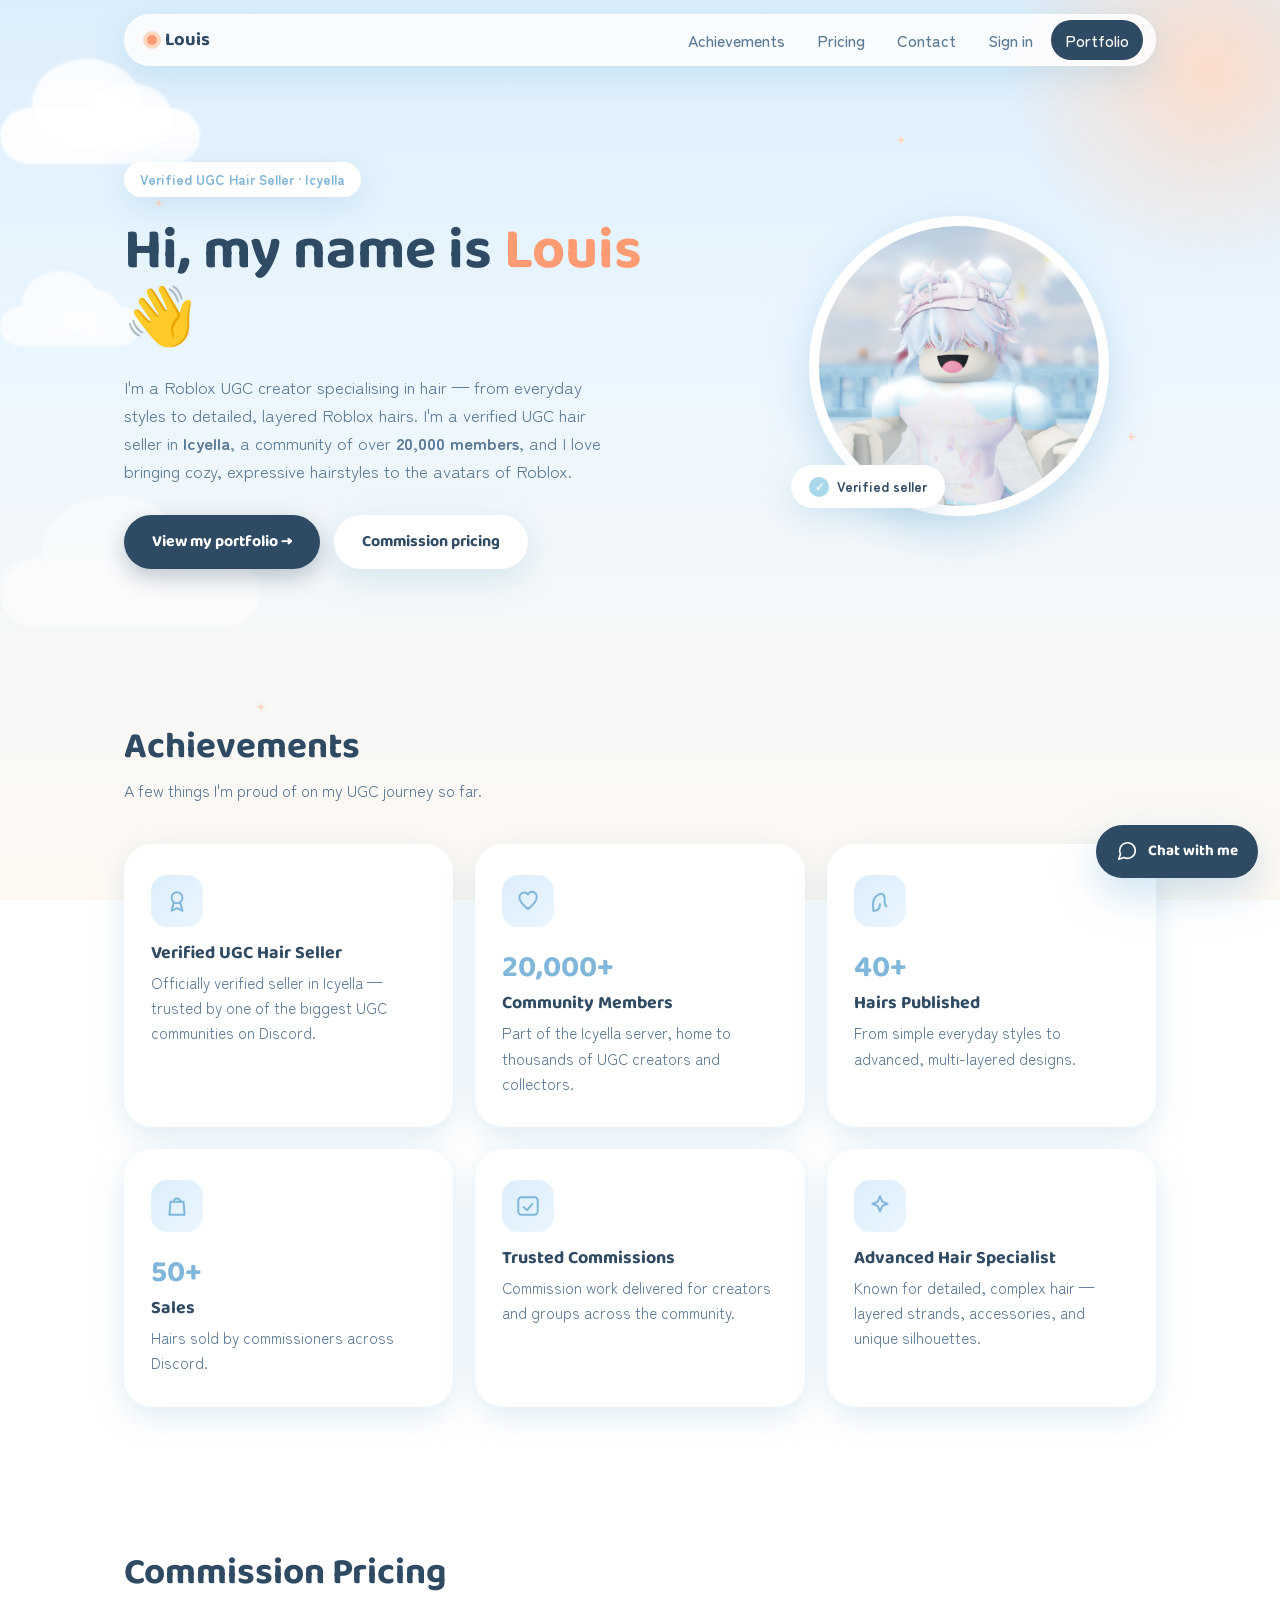
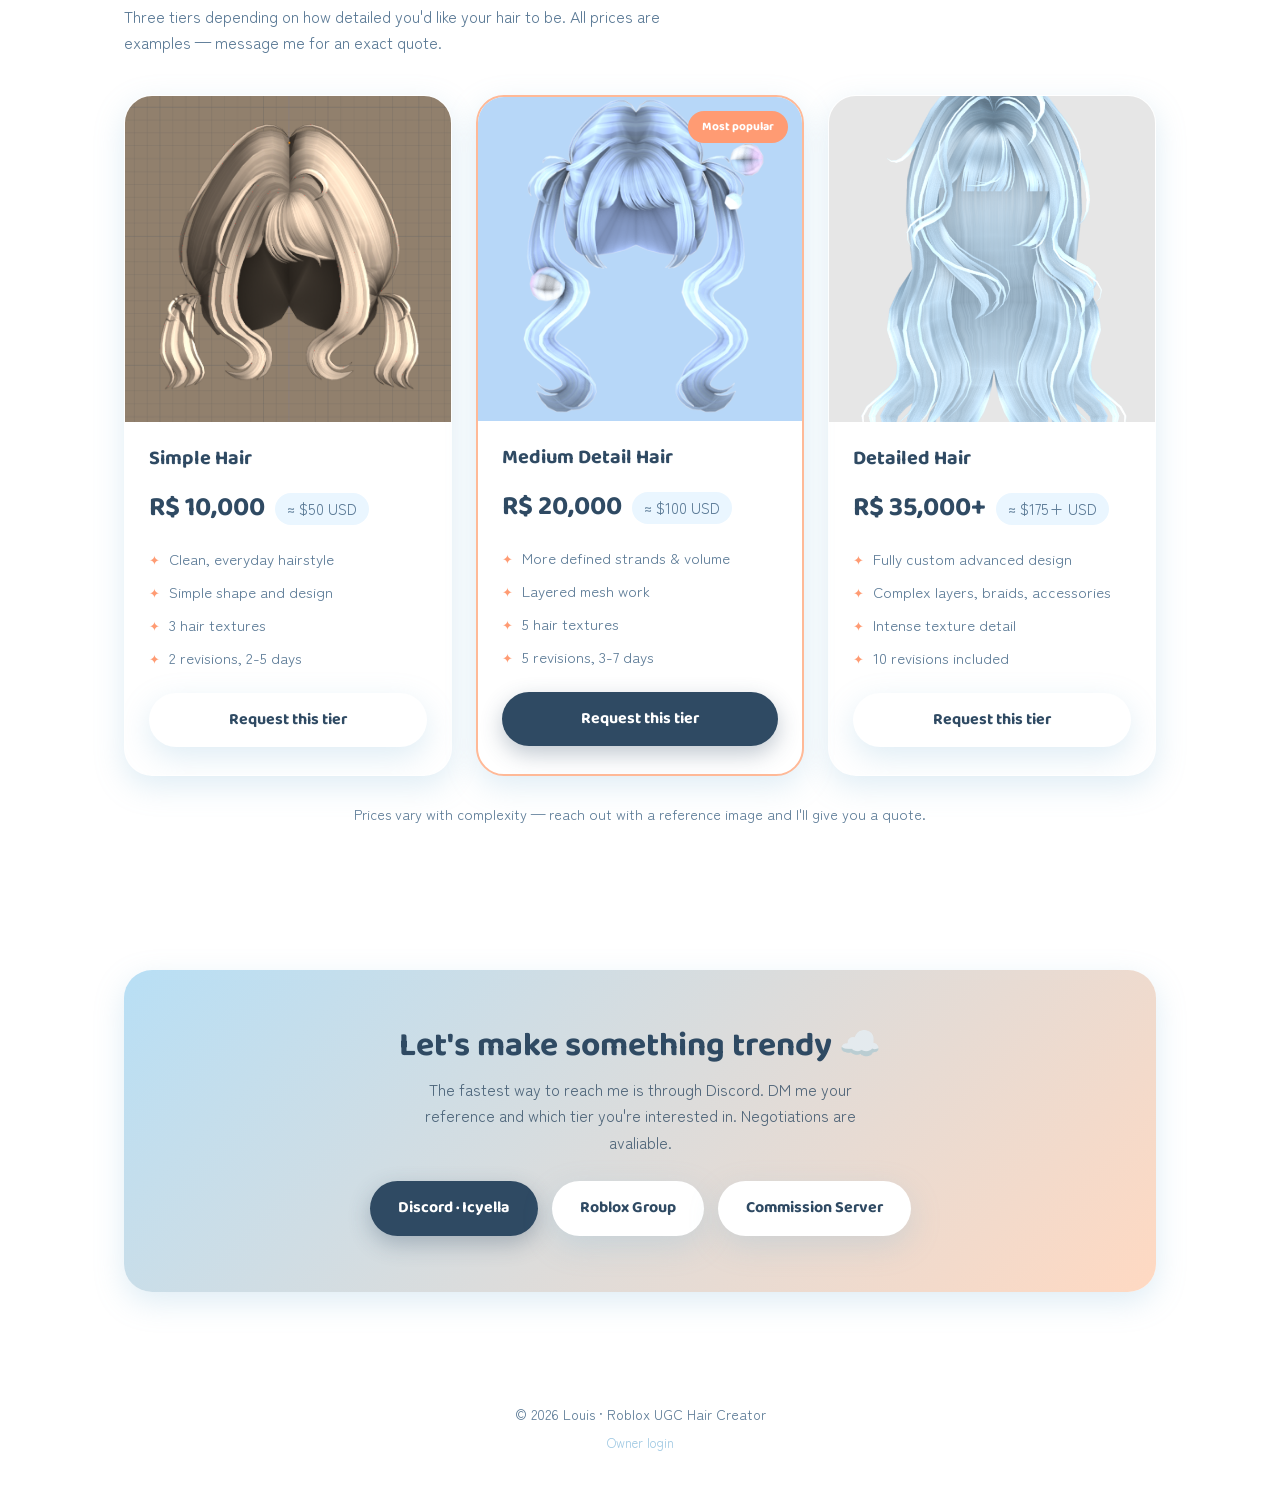
==== commit 060713d7: "chat" ====
--- a/index.html
+++ b/index.html
@@ -32,6 +32,7 @@
         <li><a href="#achievements">Achievements</a></li>
         <li><a href="#pricing">Pricing</a></li>
         <li><a href="#contact">Contact</a></li>
+        <li id="nav-auth"><a href="account.html">Sign in</a></li>
         <li><a class="nav-cta" href="portfolio.html">Portfolio</a></li>
       </ul>
     </nav>
@@ -218,6 +219,13 @@
     <a class="owner-login" href="admin/">Owner login</a>
   </footer>
 
+  <!-- Floating chat button -->
+  <a class="chat-fab" href="chat.html" aria-label="Chat with Louis">
+    <svg viewBox="0 0 24 24" fill="none" stroke="currentColor" stroke-width="1.8" stroke-linecap="round" stroke-linejoin="round"><path d="M21 11.5a8.5 8.5 0 0 1-12.3 7.6L3 21l1.9-5.7A8.5 8.5 0 1 1 21 11.5Z"/></svg>
+    <span class="fab-label">Chat with me</span>
+  </a>
+
   <script src="js/main.js"></script>
+  <script type="module" src="js/nav-auth.js"></script>
 </body>
 </html>
--- a/css/style.css
+++ b/css/style.css
@@ -678,3 +678,239 @@
 
   .nav-links.open { display: flex; }
 }
+
+/* ==========================================================================
+   Accounts, chat & dashboard
+   ========================================================================== */
+
+/* Not-configured / info banner */
+.notice-banner {
+  background: #fff4e8;
+  border: 1px solid var(--peach-glow);
+  color: var(--ink);
+  border-radius: var(--radius-md);
+  padding: 14px 18px;
+  margin: 90px auto 0;
+  max-width: 720px;
+  font-size: 0.92rem;
+  box-shadow: var(--shadow-soft);
+}
+.notice-banner code {
+  background: #fff;
+  border-radius: 6px;
+  padding: 1px 6px;
+  font-size: 0.85em;
+}
+
+/* Floating chat button (on landing/portfolio) */
+.chat-fab {
+  position: fixed;
+  right: 22px;
+  bottom: 22px;
+  z-index: 60;
+  display: inline-flex;
+  align-items: center;
+  gap: 10px;
+  background: var(--ink);
+  color: #fff;
+  text-decoration: none;
+  font-family: var(--font-display);
+  font-weight: 700;
+  padding: 14px 20px;
+  border-radius: 999px;
+  box-shadow: var(--shadow-hover);
+  transition: transform 0.25s, background 0.25s;
+}
+.chat-fab:hover { transform: translateY(-3px); background: var(--sky-500); }
+.chat-fab svg { width: 22px; height: 22px; }
+.chat-fab .fab-label { font-size: 0.95rem; }
+
+/* Nav auth chip */
+.nav-user {
+  display: inline-flex;
+  align-items: center;
+  gap: 8px;
+  padding: 6px 8px 6px 6px;
+  border-radius: 999px;
+  background: var(--sky-100);
+  text-decoration: none;
+  color: var(--ink);
+  font-weight: 600;
+  font-size: 0.9rem;
+}
+.nav-user img { width: 26px; height: 26px; border-radius: 50%; object-fit: cover; }
+
+/* ---- Auth page ---- */
+.auth-page { min-height: 70vh; display: grid; place-items: center; padding-top: 110px; padding-bottom: 60px; }
+.auth-shell { width: 100%; max-width: 440px; }
+.auth-card { padding: 30px 28px; }
+.auth-tabs {
+  display: flex; gap: 6px; background: var(--sky-100);
+  border-radius: 999px; padding: 5px; margin-bottom: 22px;
+}
+.auth-tab {
+  flex: 1; border: none; background: transparent; cursor: pointer;
+  font-family: var(--font-display); font-weight: 700; color: var(--ink-soft);
+  padding: 9px; border-radius: 999px; transition: background 0.2s, color 0.2s;
+}
+.auth-tab.is-active { background: #fff; color: var(--ink); box-shadow: var(--shadow-soft); }
+
+.auth-form { display: flex; flex-direction: column; gap: 14px; }
+.auth-form h2 { font-size: 1.4rem; }
+.auth-intro { color: var(--ink-soft); font-size: 0.92rem; margin-top: -4px; }
+.auth-form label, .auth-card label {
+  display: flex; flex-direction: column; gap: 6px;
+  font-weight: 600; font-size: 0.9rem; color: var(--ink);
+}
+.auth-form input, .auth-card input[type="text"], .auth-card input[type="email"],
+.auth-card input[type="password"] {
+  font-family: var(--font-body); font-size: 1rem;
+  border: 1.5px solid var(--sky-200); border-radius: 12px;
+  padding: 11px 14px; background: var(--sky-050); color: var(--ink);
+  transition: border 0.2s, background 0.2s;
+}
+.auth-form input:focus, .auth-card input:focus {
+  outline: none; border-color: var(--sky-400); background: #fff;
+}
+.auth-form .btn { margin-top: 4px; justify-content: center; }
+
+.link-btn {
+  background: none; border: none; cursor: pointer;
+  color: var(--sky-500); font-family: var(--font-body); font-size: 0.88rem;
+  padding: 4px; align-self: center; text-decoration: underline;
+}
+.link-btn.danger { color: var(--peach-deep); }
+
+.form-msg { font-size: 0.88rem; min-height: 1.1em; text-align: center; margin: 0; }
+.form-msg.error { color: #d9534f; }
+.form-msg.success { color: #2fa36b; }
+.form-msg.info { color: var(--ink-soft); }
+
+.profile-avatar-row { display: flex; align-items: center; gap: 18px; margin-bottom: 8px; }
+.profile-avatar {
+  width: 84px; height: 84px; border-radius: 50%; object-fit: cover;
+  border: 4px solid #fff; box-shadow: var(--shadow-soft);
+}
+.file-btn { cursor: pointer; display: inline-block; }
+.hint { color: var(--ink-soft); font-size: 0.82rem; margin: 6px 0 0; }
+.profile-actions { display: flex; gap: 12px; flex-wrap: wrap; margin-top: 6px; }
+.soft-divider { border: none; border-top: 1px solid var(--sky-200); margin: 20px 0; }
+
+/* ---- Chat shared ---- */
+.chat-page { padding-top: 100px; padding-bottom: 40px; }
+.chat-signed-out { max-width: 460px; margin: 40px auto; padding: 40px 32px; text-align: center; }
+.chat-signed-out .btn { margin-top: 18px; }
+
+.chat-window { display: flex; flex-direction: column; min-height: 520px; padding: 0; overflow: hidden; }
+.chat-window-head {
+  display: flex; align-items: center; gap: 12px;
+  padding: 16px 20px; border-bottom: 1px solid var(--sky-100);
+}
+.chat-head-avatar { width: 42px; height: 42px; border-radius: 50%; object-fit: cover; }
+.chat-head-sub { display: block; color: var(--ink-soft); font-size: 0.82rem; }
+.chat-head-info { flex: 1; }
+.chat-head-actions { display: flex; gap: 8px; }
+
+.chat-messages {
+  flex: 1; overflow-y: auto; padding: 20px; display: flex;
+  flex-direction: column; gap: 10px; background: var(--sky-050);
+  max-height: 60vh;
+}
+.msg-row { display: flex; }
+.msg-row.mine { justify-content: flex-end; }
+.msg-bubble {
+  max-width: 78%; background: #fff; border-radius: 16px;
+  padding: 9px 14px; box-shadow: var(--shadow-soft);
+  display: flex; flex-direction: column; gap: 2px;
+}
+.msg-row.mine .msg-bubble { background: var(--sky-400); color: var(--ink); }
+.msg-name { font-size: 0.72rem; font-weight: 700; color: var(--sky-500); }
+.msg-row.mine .msg-name { color: var(--ink); opacity: 0.7; }
+.msg-text { font-size: 0.95rem; white-space: pre-wrap; word-break: break-word; }
+.msg-time { font-size: 0.68rem; color: var(--ink-soft); align-self: flex-end; }
+.msg-row.mine .msg-time { color: var(--ink); opacity: 0.65; }
+
+.chat-composer { display: flex; gap: 10px; padding: 14px 16px; border-top: 1px solid var(--sky-100); }
+.chat-composer input {
+  flex: 1; font-family: var(--font-body); font-size: 1rem;
+  border: 1.5px solid var(--sky-200); border-radius: 999px;
+  padding: 11px 18px; background: var(--sky-050);
+}
+.chat-composer input:focus { outline: none; border-color: var(--sky-400); background: #fff; }
+
+/* ---- Customer layout ---- */
+.chat-customer { display: grid; grid-template-columns: 1fr 300px; gap: 22px; align-items: start; }
+
+/* ---- Owner layout ---- */
+.chat-owner { display: grid; grid-template-columns: 260px 1fr 320px; gap: 18px; align-items: start; }
+.conv-list { padding: 18px 14px; max-height: 78vh; overflow-y: auto; }
+.conv-list h3, .order-panel h3 { font-size: 1.05rem; margin-bottom: 12px; }
+.conv-item {
+  display: flex; align-items: center; gap: 10px; width: 100%;
+  background: none; border: none; cursor: pointer; text-align: left;
+  padding: 9px 10px; border-radius: 12px; transition: background 0.2s;
+  font-family: var(--font-body);
+}
+.conv-item:hover { background: var(--sky-100); }
+.conv-item.is-active { background: var(--sky-200); }
+.conv-avatar { width: 34px; height: 34px; border-radius: 50%; object-fit: cover; }
+.conv-name { flex: 1; font-weight: 600; color: var(--ink); font-size: 0.92rem; }
+.pin-dot { font-size: 0.8rem; }
+.ban-tag {
+  background: #ffe0e0; color: #c0392b; font-size: 0.68rem;
+  padding: 1px 6px; border-radius: 999px; font-weight: 700;
+}
+
+/* ---- Order + todo panel ---- */
+.order-panel { padding: 20px 18px; max-height: 78vh; overflow-y: auto; }
+.panel-head { display: flex; align-items: center; justify-content: space-between; margin-bottom: 10px; }
+.panel-section { margin-bottom: 4px; }
+.btn-sm { padding: 7px 14px; font-size: 0.82rem; }
+.btn-danger { background: #f4b6ae; color: #7a271b; box-shadow: var(--shadow-soft); }
+.btn-danger:hover { background: #ef9a8f; }
+
+.order-card {
+  background: var(--sky-050); border: 1px solid var(--sky-200);
+  border-radius: 14px; padding: 14px; margin-bottom: 12px;
+  display: flex; flex-direction: column; gap: 8px;
+}
+.order-card-top { display: flex; align-items: center; justify-content: space-between; gap: 8px; }
+.order-card p { font-size: 0.88rem; color: var(--ink-soft); }
+.order-meta { display: flex; align-items: center; gap: 8px; font-size: 0.82rem; color: var(--ink-soft); }
+.order-card.editable input, .order-card.editable textarea, .order-card.editable select {
+  font-family: var(--font-body); border: 1.5px solid var(--sky-200);
+  border-radius: 10px; padding: 8px 10px; background: #fff; font-size: 0.9rem; width: 100%;
+}
+.order-title { font-weight: 700; }
+.order-row { display: flex; gap: 10px; }
+.order-row label { flex: 1; font-size: 0.78rem; color: var(--ink-soft); gap: 4px; }
+.order-actions { justify-content: space-between; align-items: center; margin-top: 2px; }
+
+.badge {
+  font-size: 0.72rem; font-weight: 700; padding: 2px 9px; border-radius: 999px; white-space: nowrap;
+}
+.badge-ok { background: #d6f2e3; color: #1e7a4d; }
+.badge-warn { background: #fdeecb; color: #a5730c; }
+.badge-muted { background: var(--sky-200); color: var(--ink-soft); }
+.badge-hot { background: #ffd7c7; color: #b5401d; }
+
+.todo-add { display: flex; gap: 8px; margin-bottom: 12px; }
+.todo-add input {
+  flex: 1; font-family: var(--font-body); border: 1.5px solid var(--sky-200);
+  border-radius: 10px; padding: 8px 12px; background: #fff; font-size: 0.9rem;
+}
+.todo-row {
+  display: flex; align-items: center; justify-content: space-between;
+  gap: 8px; padding: 7px 4px; border-bottom: 1px solid var(--sky-100);
+}
+.todo-row label { display: flex; align-items: center; gap: 8px; cursor: pointer; font-weight: 500; font-size: 0.92rem; }
+.todo-row.done span { text-decoration: line-through; color: var(--ink-soft); }
+.todo-del { font-size: 0.9rem; }
+
+/* ---- Chat responsive ---- */
+@media (max-width: 900px) {
+  .chat-owner { grid-template-columns: 1fr; }
+  .chat-customer { grid-template-columns: 1fr; }
+  .conv-list, .order-panel { max-height: none; }
+}
+
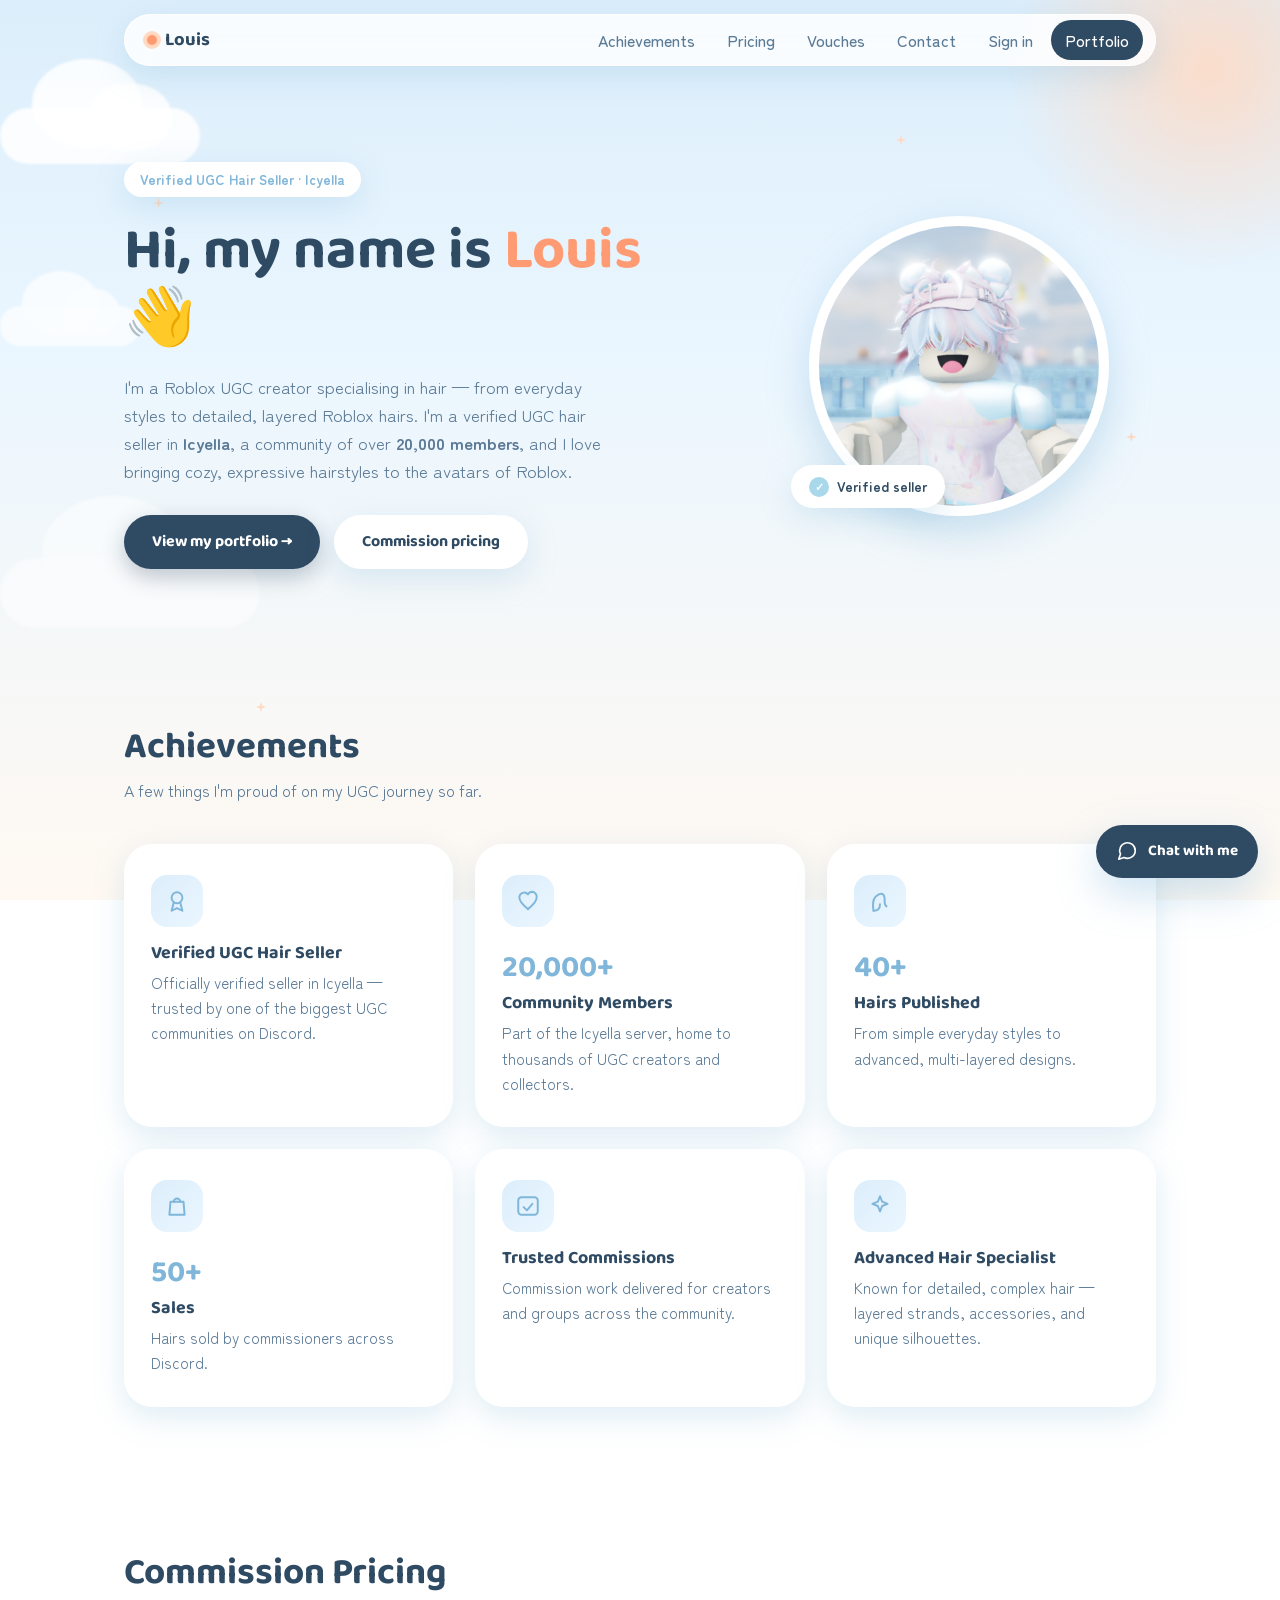
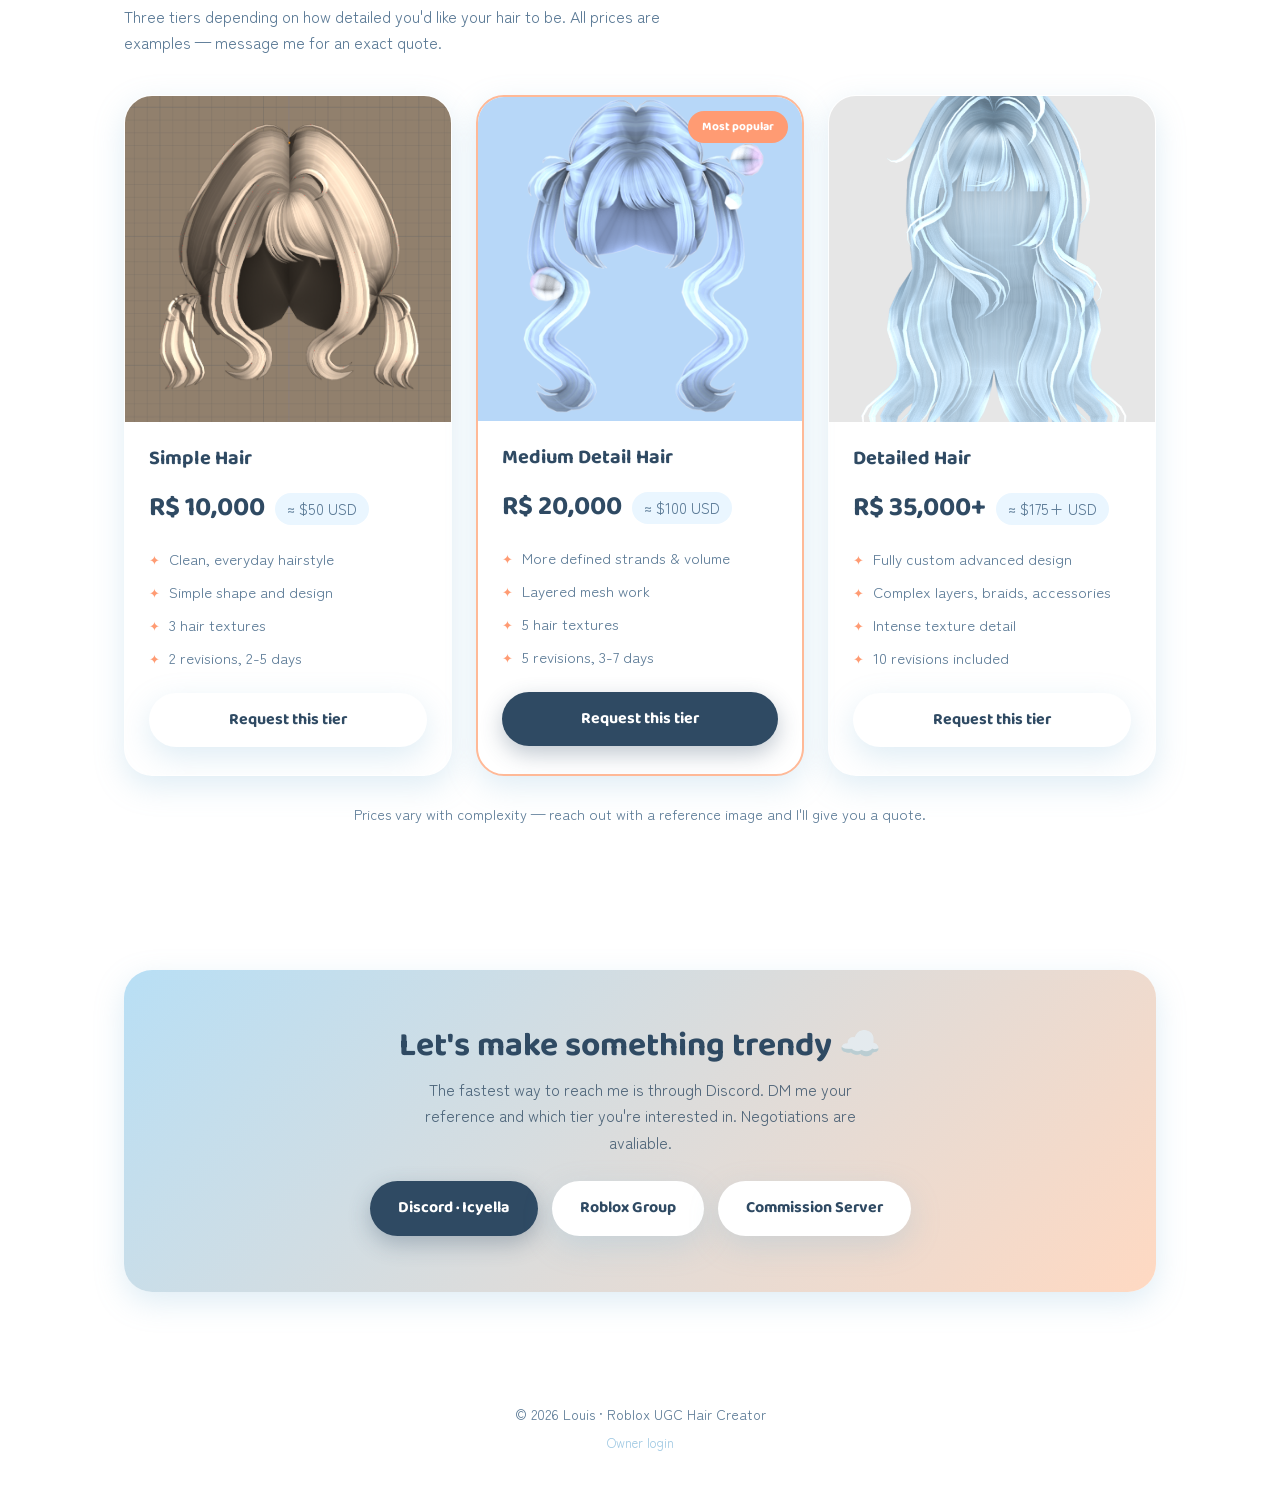
==== commit a81ed31f: "checking scipt and making vouches" ====
--- a/index.html
+++ b/index.html
@@ -31,6 +31,7 @@
       <ul class="nav-links">
         <li><a href="#achievements">Achievements</a></li>
         <li><a href="#pricing">Pricing</a></li>
+        <li><a href="vouches.html">Vouches</a></li>
         <li><a href="#contact">Contact</a></li>
         <li id="nav-auth"><a href="account.html">Sign in</a></li>
         <li><a class="nav-cta" href="portfolio.html">Portfolio</a></li>
--- a/css/style.css
+++ b/css/style.css
@@ -27,6 +27,10 @@
 
 * { margin: 0; padding: 0; box-sizing: border-box; }
 
+/* The `hidden` attribute must always win, even when author CSS sets a
+   `display` on the same element (e.g. flex/grid layouts toggled in JS). */
+[hidden] { display: none !important; }
+
 html { scroll-behavior: smooth; }
 
 body {
@@ -830,13 +834,34 @@
 .msg-time { font-size: 0.68rem; color: var(--ink-soft); align-self: flex-end; }
 .msg-row.mine .msg-time { color: var(--ink); opacity: 0.65; }
 
-.chat-composer { display: flex; gap: 10px; padding: 14px 16px; border-top: 1px solid var(--sky-100); }
-.chat-composer input {
+.chat-composer { display: flex; align-items: center; gap: 10px; padding: 14px 16px; border-top: 1px solid var(--sky-100); }
+.chat-composer input[type="text"] {
   flex: 1; font-family: var(--font-body); font-size: 1rem;
   border: 1.5px solid var(--sky-200); border-radius: 999px;
   padding: 11px 18px; background: var(--sky-050);
 }
-.chat-composer input:focus { outline: none; border-color: var(--sky-400); background: #fff; }
+.chat-composer input[type="text"]:focus { outline: none; border-color: var(--sky-400); background: #fff; }
+
+.chat-attach {
+  flex-shrink: 0; width: 42px; height: 42px; border-radius: 50%;
+  display: grid; place-items: center; cursor: pointer;
+  background: var(--sky-100); color: var(--sky-500); transition: background 0.2s, color 0.2s;
+}
+.chat-attach:hover { background: var(--sky-200); color: var(--ink); }
+.chat-attach svg { width: 20px; height: 20px; }
+
+.msg-image {
+  margin-top: 4px; max-width: 100%; width: 220px; border-radius: 12px;
+  display: block; background: var(--sky-100);
+}
+.msg-image-link { display: inline-block; }
+
+.autoreply-box {
+  width: 100%; font-family: var(--font-body); font-size: 0.9rem;
+  border: 1.5px solid var(--sky-200); border-radius: 12px;
+  padding: 10px 12px; background: #fff; resize: vertical; margin-bottom: 10px;
+}
+.autoreply-box:focus { outline: none; border-color: var(--sky-400); }
 
 /* ---- Customer layout ---- */
 .chat-customer { display: grid; grid-template-columns: 1fr 300px; gap: 22px; align-items: start; }
@@ -914,3 +939,69 @@
   .conv-list, .order-panel { max-height: none; }
 }
 
+/* --------------------------------------------------------------------------
+   Vouches wall
+   -------------------------------------------------------------------------- */
+.vouch-hero { text-align: center; padding-top: 120px; }
+.vouch-hero h1 { font-size: clamp(2rem, 5vw, 3rem); }
+.vouch-hero > p { color: var(--ink-soft); max-width: 560px; margin: 8px auto 0; }
+
+.vouch-summary {
+  display: inline-flex; align-items: center; gap: 16px; margin-top: 22px;
+  background: #fff; border-radius: var(--radius-md);
+  padding: 16px 26px; box-shadow: var(--shadow-soft);
+}
+.vouch-avg { font-family: var(--font-display); font-size: 2.4rem; font-weight: 700; color: var(--ink); line-height: 1; }
+.vouch-avg-stars { color: var(--peach-deep); font-size: 1.15rem; letter-spacing: 2px; }
+.vouch-count { color: var(--ink-soft); font-size: 0.86rem; margin-top: 2px; text-align: left; }
+
+/* ---- Form ---- */
+.vouch-form-section, .vouch-wall-section { max-width: 720px; margin: 0 auto; }
+.vouch-signin { text-align: center; padding: 32px; }
+.vouch-signin .btn { margin-top: 16px; }
+.vouch-form { padding: 26px 28px; margin-top: 26px; }
+.vouch-form h2 { font-size: 1.3rem; }
+
+.star-picker { display: flex; gap: 4px; margin: 14px 0; }
+.star-btn {
+  background: none; border: none; cursor: pointer; padding: 2px;
+  font-size: 2rem; line-height: 1; color: var(--sky-300);
+  transition: transform 0.12s, color 0.12s;
+}
+.star-btn:hover { transform: scale(1.15); }
+.star-btn.is-on { color: var(--peach-deep); }
+
+.vouch-textarea {
+  width: 100%; font-family: var(--font-body); font-size: 1rem;
+  border: 1.5px solid var(--sky-200); border-radius: 12px;
+  padding: 11px 14px; background: var(--sky-050); color: var(--ink);
+  resize: vertical; transition: border 0.2s, background 0.2s;
+}
+.vouch-textarea:focus { outline: none; border-color: var(--sky-400); background: #fff; }
+.vouch-form-actions { display: flex; align-items: center; gap: 16px; margin-top: 14px; flex-wrap: wrap; }
+
+/* ---- Wall ---- */
+.vouch-wall {
+  margin-top: 30px;
+  columns: 2; column-gap: 20px;
+}
+.vouch-card {
+  break-inside: avoid; margin-bottom: 20px; padding: 20px 22px;
+  display: inline-block; width: 100%;
+}
+.vouch-card:hover { transform: none; box-shadow: var(--shadow-soft); }
+.vouch-card-head { display: flex; align-items: center; gap: 12px; margin-bottom: 10px; }
+.vouch-avatar { width: 44px; height: 44px; border-radius: 50%; object-fit: cover; border: 3px solid #fff; box-shadow: var(--shadow-soft); }
+.vouch-who { flex: 1; min-width: 0; }
+.vouch-who strong { display: block; font-family: var(--font-display); font-size: 0.98rem; }
+.vouch-you { color: var(--sky-500); font-weight: 600; font-size: 0.8rem; }
+.vouch-date { color: var(--ink-soft); font-size: 0.78rem; }
+.vouch-stars { color: var(--peach-deep); font-size: 1rem; letter-spacing: 1px; white-space: nowrap; }
+.vouch-comment { color: var(--ink); font-size: 0.95rem; white-space: pre-wrap; word-break: break-word; }
+.vouch-del { margin-top: 10px; padding: 2px; font-size: 0.82rem; }
+
+@media (max-width: 620px) {
+  .vouch-wall { columns: 1; }
+  .vouch-hero { padding-top: 110px; }
+}
+
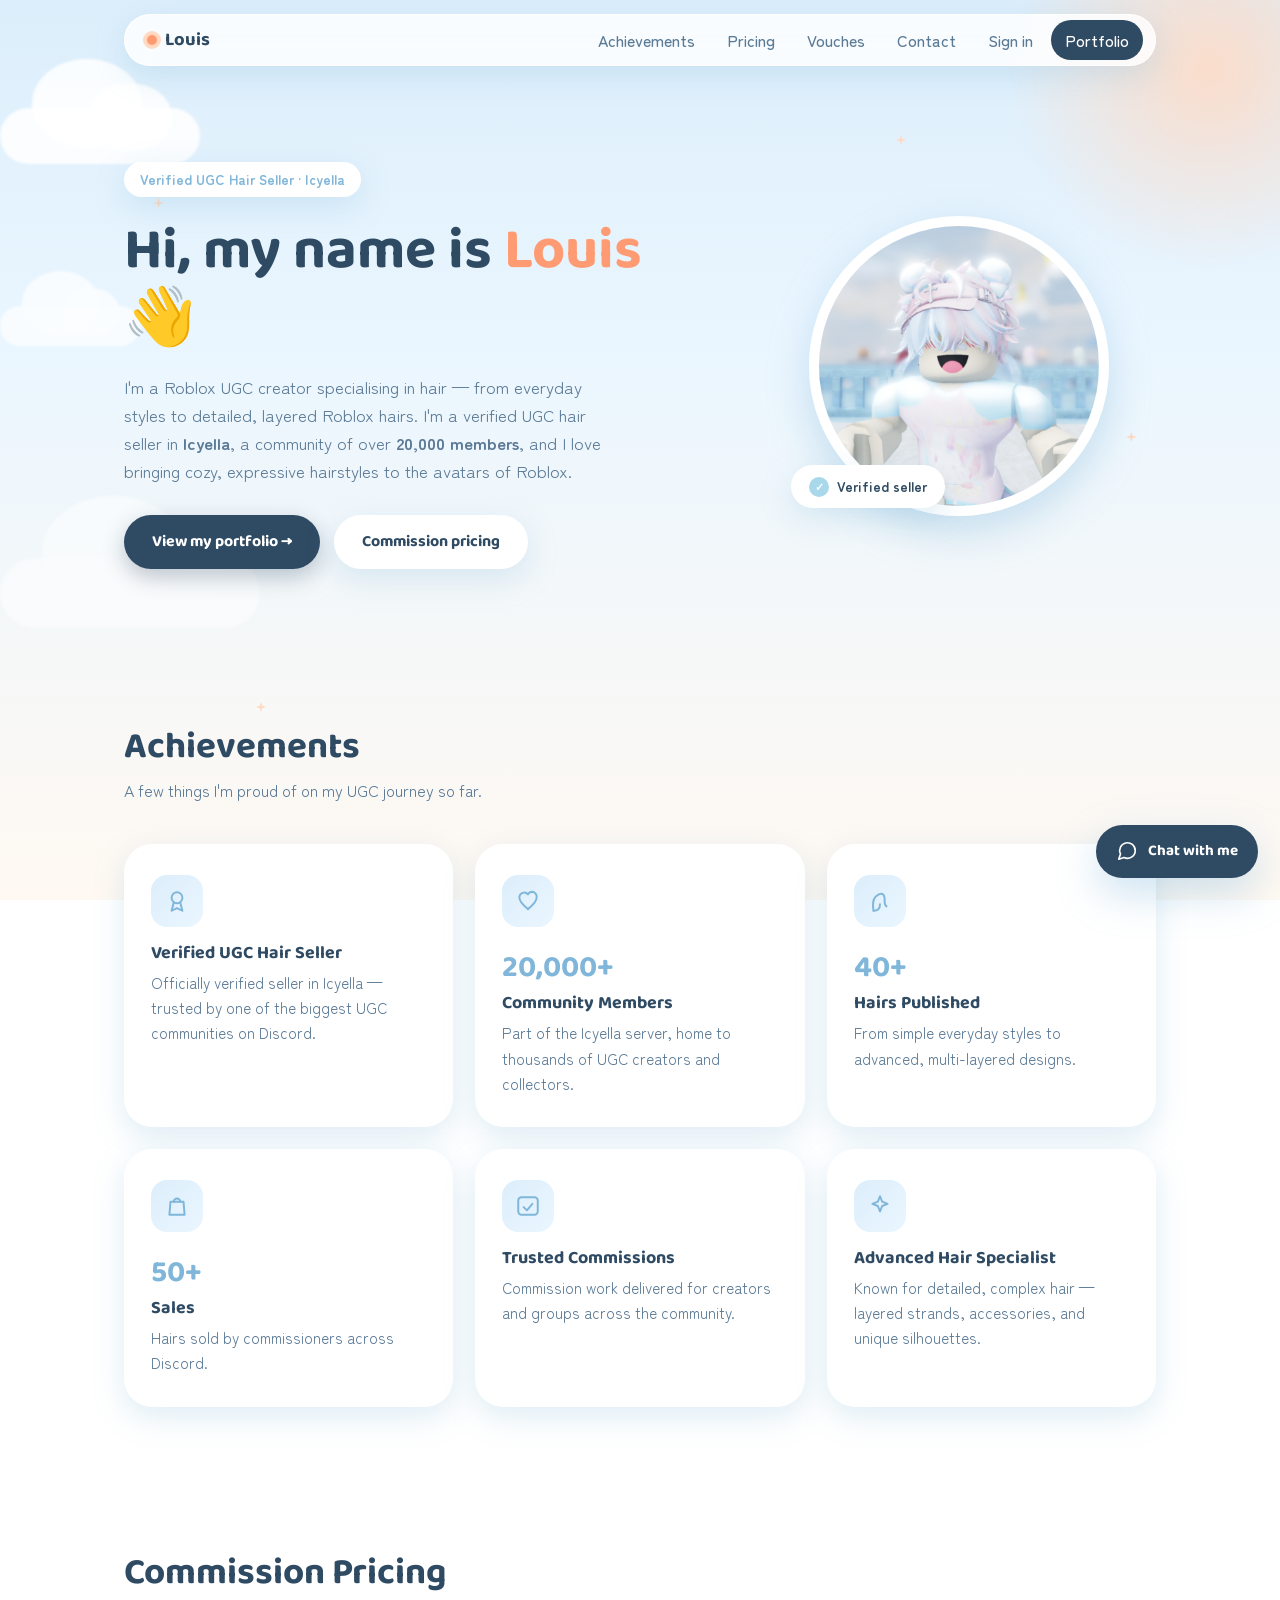
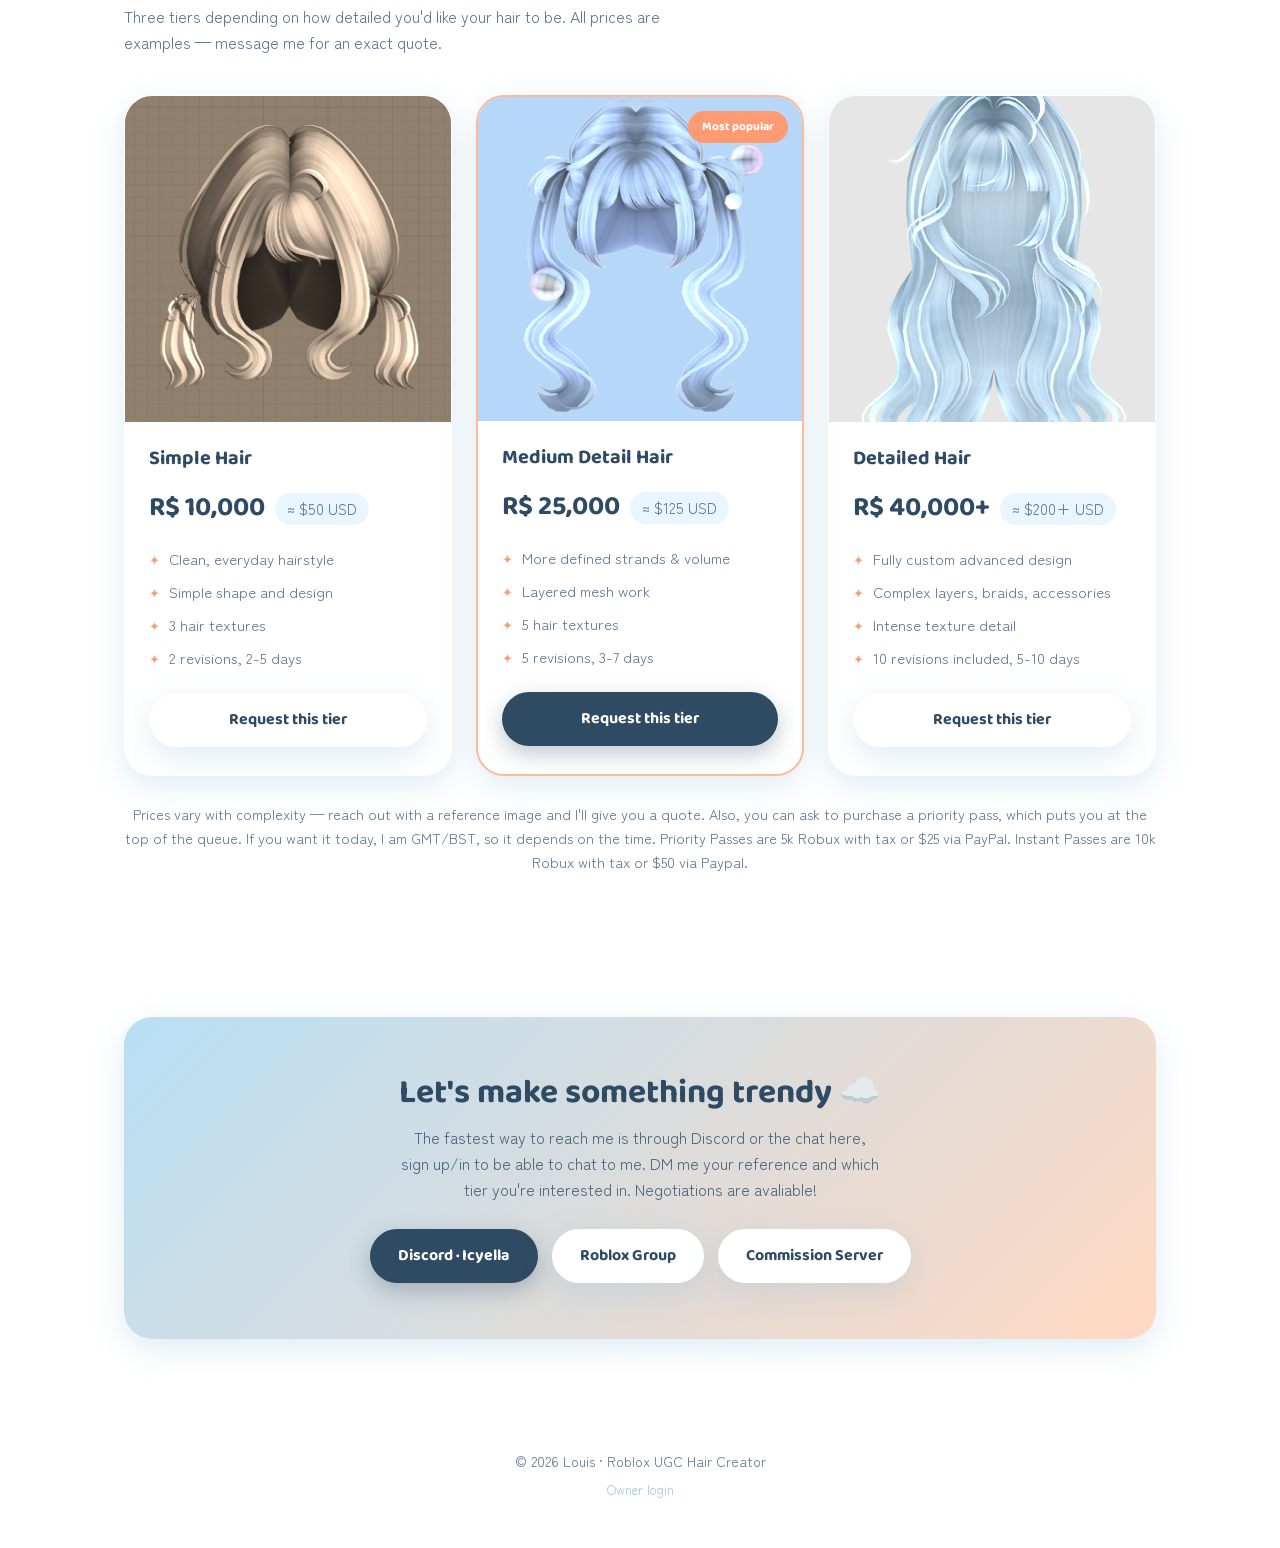
==== commit 103a0730: "prority passes and pricing change and contact chaneg" ====
--- a/index.html
+++ b/index.html
@@ -159,8 +159,8 @@
             <h3>Medium Detail Hair</h3>
             <div class="price-tag">
               <!-- PLACEHOLDER PRICES: replace with your real rates -->
-              <span class="price-rbx">R$ 20,000</span>
-              <span class="price-usd">≈ $100 USD</span>
+              <span class="price-rbx">R$ 25,000</span>
+              <span class="price-usd">≈ $125 USD</span>
             </div>
             <ul>
               <li>More defined strands &amp; volume</li>
@@ -181,28 +181,28 @@
             <h3>Detailed Hair</h3>
             <div class="price-tag">
               <!-- PLACEHOLDER PRICES: replace with your real rates -->
-              <span class="price-rbx">R$ 35,000+</span>
-              <span class="price-usd">≈ $175+ USD</span>
+              <span class="price-rbx">R$ 40,000+</span>
+              <span class="price-usd">≈ $200+ USD</span>
             </div>
             <ul>
               <li>Fully custom advanced design</li>
               <li>Complex layers, braids, accessories</li>
               <li>Intense texture detail</li>
-              <li>10 revisions included</li>
+              <li>10 revisions included, 5-10 days</li>
             </ul>
             <a class="btn btn-soft" href="#contact">Request this tier</a>
           </div>
         </div>
 
       </div>
-      <p class="pricing-note">Prices vary with complexity — reach out with a reference image and I'll give you a quote.</p>
+      <p class="pricing-note">Prices vary with complexity — reach out with a reference image and I'll give you a quote. Also, you can ask to purchase a priority pass, which puts you at the top of the queue. If you want it today, I am GMT/BST, so it depends on the time. Priority Passes are 5k Robux with tax or $25 via PayPal. Instant Passes are 10k Robux with tax or $50 via Paypal.</p>
     </section>
 
     <!-- ================= CONTACT ================= -->
     <section id="contact">
       <div class="contact-card reveal">
         <h2>Let's make something trendy ☁️</h2>
-        <p>The fastest way to reach me is through Discord. DM me your reference and which tier you're interested in. Negotiations are avaliable.</p>
+        <p>The fastest way to reach me is through Discord or the chat here, sign up/in to be able to chat to me. DM me your reference and which tier you're interested in. Negotiations are avaliable!</p>
         <div class="contact-links">
           <!-- The URL goes in href="". target="_blank" opens it in a new tab. -->
           <a class="btn btn-primary" href="https://discord.gg/icyella" target="_blank" rel="noopener noreferrer">Discord · Icyella</a>
--- a/css/style.css
+++ b/css/style.css
@@ -834,7 +834,7 @@
 .msg-time { font-size: 0.68rem; color: var(--ink-soft); align-self: flex-end; }
 .msg-row.mine .msg-time { color: var(--ink); opacity: 0.65; }
 
-.chat-composer { display: flex; align-items: center; gap: 10px; padding: 14px 16px; border-top: 1px solid var(--sky-100); }
+.chat-composer { display: flex; align-items: center; gap: 10px; padding: 14px 16px; border-top: 1px solid var(--sky-100); position: relative; }
 .chat-composer input[type="text"] {
   flex: 1; font-family: var(--font-body); font-size: 1rem;
   border: 1.5px solid var(--sky-200); border-radius: 999px;
@@ -855,6 +855,57 @@
   display: block; background: var(--sky-100);
 }
 .msg-image-link { display: inline-block; }
+
+/* File attachment message */
+.msg-file {
+  display: inline-flex; align-items: center; gap: 8px; margin-top: 4px;
+  background: var(--sky-050); border: 1px solid var(--sky-200); border-radius: 10px;
+  padding: 8px 12px; text-decoration: none; color: var(--ink);
+  font-size: 0.86rem; max-width: 230px;
+}
+.msg-file:hover { background: var(--sky-100); }
+.msg-file svg { width: 20px; height: 20px; flex-shrink: 0; color: var(--sky-500); }
+.msg-file span { overflow: hidden; text-overflow: ellipsis; white-space: nowrap; }
+.msg-row.mine .msg-file { background: rgba(255, 255, 255, 0.55); border-color: rgba(255, 255, 255, 0.7); }
+
+/* Custom emoji inline in a message */
+.chat-emoji { height: 1.4em; width: auto; vertical-align: -0.32em; display: inline-block; }
+
+/* Emoji button reset (it reuses .chat-attach for shape) */
+.chat-emoji-btn { border: none; font: inherit; }
+
+/* Emoji picker popover */
+.emoji-popover {
+  position: absolute; bottom: 62px; left: 14px; z-index: 30;
+  width: 244px; max-height: 210px; overflow-y: auto;
+  background: #fff; border-radius: 16px; box-shadow: var(--shadow-hover);
+  padding: 10px; display: flex; flex-wrap: wrap; gap: 6px; align-content: flex-start;
+}
+.emoji-popover button {
+  background: none; border: none; cursor: pointer; padding: 4px; border-radius: 8px;
+  line-height: 0;
+}
+.emoji-popover button:hover { background: var(--sky-100); }
+.emoji-popover img { height: 28px; width: 28px; object-fit: contain; }
+.emoji-pop-empty { color: var(--ink-soft); font-size: 0.82rem; width: 100%; margin: 4px; }
+
+/* Owner emoji manager */
+.emoji-add { display: flex; gap: 8px; flex-wrap: wrap; align-items: center; margin-bottom: 8px; }
+.emoji-add input[type="text"] {
+  flex: 1; min-width: 120px; font-family: var(--font-body);
+  border: 1.5px solid var(--sky-200); border-radius: 10px;
+  padding: 8px 12px; background: #fff; font-size: 0.9rem;
+}
+.emoji-add input[type="text"]:focus { outline: none; border-color: var(--sky-400); }
+.emoji-manage { display: flex; flex-wrap: wrap; gap: 8px; }
+.emoji-chip {
+  display: inline-flex; align-items: center; gap: 6px;
+  background: var(--sky-050); border: 1px solid var(--sky-200);
+  border-radius: 10px; padding: 4px 6px 4px 8px; font-size: 0.8rem; color: var(--ink-soft);
+}
+.emoji-chip img { height: 22px; width: 22px; object-fit: contain; }
+.emoji-chip button { background: none; border: none; cursor: pointer; color: var(--peach-deep); font-size: 0.9rem; line-height: 1; }
+.emoji-chip button:hover { color: var(--peach-deep); }
 
 .autoreply-box {
   width: 100%; font-family: var(--font-body); font-size: 0.9rem;
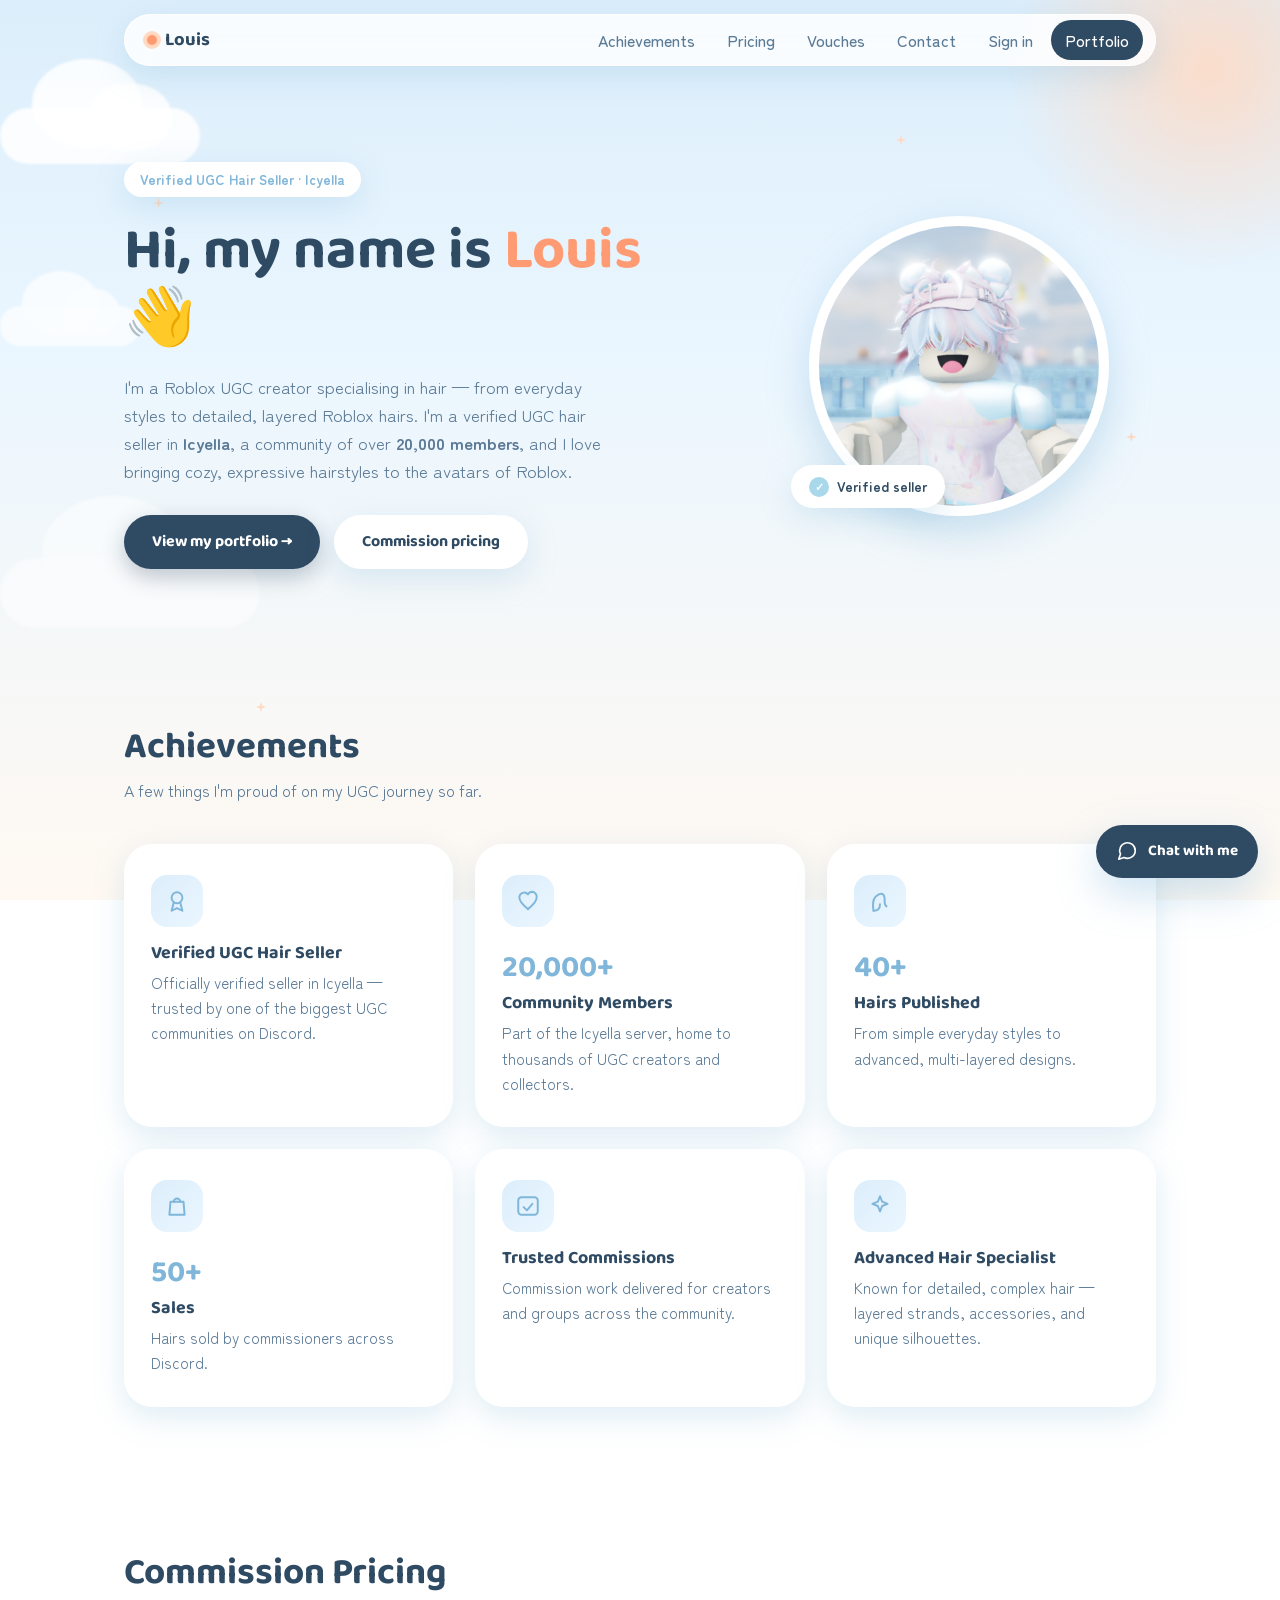
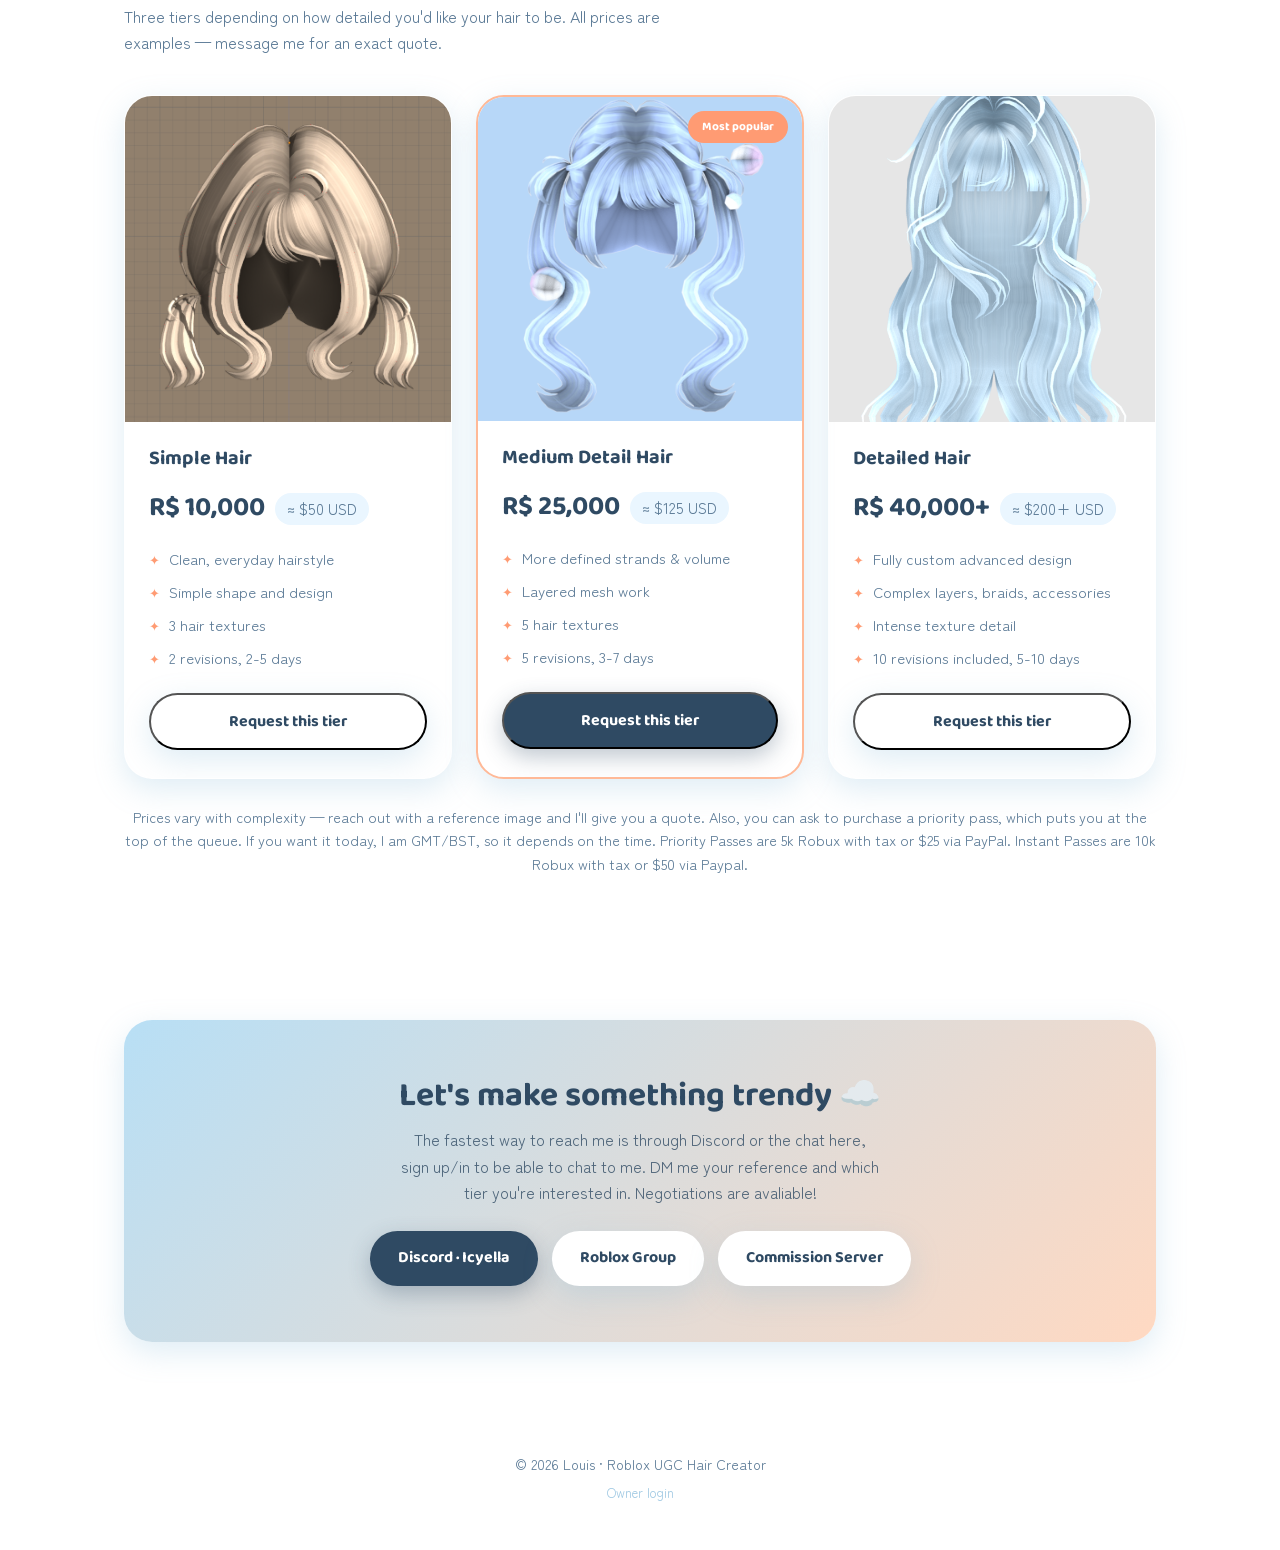
==== commit c20525f0: "Pricing: "Request this tier" opens a contact-choice popup Clicking a tier button now opens a popup a" ====
--- a/index.html
+++ b/index.html
@@ -145,7 +145,7 @@
               <li>3 hair textures </li>
               <li>2 revisions, 2-5 days</li>
             </ul>
-            <a class="btn btn-soft" href="#contact">Request this tier</a>
+            <button class="btn btn-soft request-tier" data-tier="Simple Hair" type="button">Request this tier</button>
           </div>
         </div>
 
@@ -168,7 +168,7 @@
               <li>5 hair textures</li>
               <li>5 revisions, 3-7 days</li>
             </ul>
-            <a class="btn btn-primary" href="#contact">Request this tier</a>
+            <button class="btn btn-primary request-tier" data-tier="Medium Detail Hair" type="button">Request this tier</button>
           </div>
         </div>
 
@@ -190,7 +190,7 @@
               <li>Intense texture detail</li>
               <li>10 revisions included, 5-10 days</li>
             </ul>
-            <a class="btn btn-soft" href="#contact">Request this tier</a>
+            <button class="btn btn-soft request-tier" data-tier="Detailed Hair" type="button">Request this tier</button>
           </div>
         </div>
 
@@ -226,6 +226,25 @@
     <span class="fab-label">Chat with me</span>
   </a>
 
+  <!-- "Request this tier" popup: choose how to contact Louis -->
+  <div class="tier-modal" id="tier-modal" hidden>
+    <div class="tier-card cloud-card">
+      <button class="tier-close" id="tier-close" aria-label="Close">✕</button>
+      <h3 id="tier-modal-title">Request a commission</h3>
+      <p>How would you like to contact me?</p>
+      <div class="tier-options">
+        <a class="btn btn-primary" id="tier-chat-link" href="chat.html">
+          <svg viewBox="0 0 24 24" fill="none" stroke="currentColor" stroke-width="1.8" stroke-linecap="round" stroke-linejoin="round" width="18" height="18"><path d="M21 11.5a8.5 8.5 0 0 1-12.3 7.6L3 21l1.9-5.7A8.5 8.5 0 1 1 21 11.5Z"/></svg>
+          Chat with me on the website
+        </a>
+        <a class="btn btn-soft" href="https://discord.gg/icyella" target="_blank" rel="noopener noreferrer">Discord · Icyella</a>
+        <a class="btn btn-soft" href="https://discord.gg/symhb46stD" target="_blank" rel="noopener noreferrer">Commission Server</a>
+        <a class="btn btn-soft" href="https://www.roblox.com/communities/35115132/shopkawaii#!/about" target="_blank" rel="noopener noreferrer">Roblox Group</a>
+      </div>
+      <p class="hint">Website chat uses a free account — you can track your order status there too ✨</p>
+    </div>
+  </div>
+
   <script src="js/main.js"></script>
   <script type="module" src="js/nav-auth.js"></script>
 </body>
--- a/css/style.css
+++ b/css/style.css
@@ -800,12 +800,27 @@
 .profile-actions { display: flex; gap: 12px; flex-wrap: wrap; margin-top: 6px; }
 .soft-divider { border: none; border-top: 1px solid var(--sky-200); margin: 20px 0; }
 
+/* profile: bio + advanced settings */
+.profile-textarea {
+  font-family: var(--font-body); font-size: 1rem; border: 1.5px solid var(--sky-200);
+  border-radius: 12px; padding: 11px 14px; background: var(--sky-050); color: var(--ink); resize: vertical;
+}
+.profile-textarea:focus { outline: none; border-color: var(--sky-400); background: #fff; }
+.adv-settings { border: 1px solid var(--sky-200); border-radius: 14px; padding: 2px 16px; background: var(--sky-050); }
+.adv-settings summary { cursor: pointer; font-family: var(--font-display); font-weight: 600; padding: 12px 0; color: var(--ink); }
+.adv-block { padding: 12px 0 16px; border-top: 1px solid var(--sky-200); display: flex; flex-direction: column; gap: 10px; }
+.adv-block:first-of-type { border-top: none; }
+.adv-block h3 { font-size: 1rem; }
+.account-info { display: grid; grid-template-columns: auto 1fr; gap: 4px 16px; font-size: 0.9rem; margin: 0; }
+.account-info dt { color: var(--ink-soft); }
+.account-info dd { color: var(--ink); font-weight: 600; word-break: break-all; margin: 0; }
+
 /* ---- Chat shared ---- */
 .chat-page { padding-top: 100px; padding-bottom: 40px; }
 .chat-signed-out { max-width: 460px; margin: 40px auto; padding: 40px 32px; text-align: center; }
 .chat-signed-out .btn { margin-top: 18px; }
 
-.chat-window { display: flex; flex-direction: column; min-height: 520px; padding: 0; overflow: hidden; }
+.chat-window { display: flex; flex-direction: column; min-height: 520px; min-width: 0; padding: 0; overflow: hidden; }
 .chat-window-head {
   display: flex; align-items: center; gap: 12px;
   padding: 16px 20px; border-bottom: 1px solid var(--sky-100);
@@ -836,10 +851,11 @@
 
 .chat-composer { display: flex; align-items: center; gap: 10px; padding: 14px 16px; border-top: 1px solid var(--sky-100); position: relative; }
 .chat-composer input[type="text"] {
-  flex: 1; font-family: var(--font-body); font-size: 1rem;
+  flex: 1; min-width: 0; font-family: var(--font-body); font-size: 1rem;
   border: 1.5px solid var(--sky-200); border-radius: 999px;
   padding: 11px 18px; background: var(--sky-050);
 }
+.chat-composer .btn { flex-shrink: 0; }
 .chat-composer input[type="text"]:focus { outline: none; border-color: var(--sky-400); background: #fff; }
 
 .chat-attach {
@@ -906,6 +922,257 @@
 .emoji-chip img { height: 22px; width: 22px; object-fit: contain; }
 .emoji-chip button { background: none; border: none; cursor: pointer; color: var(--peach-deep); font-size: 0.9rem; line-height: 1; }
 .emoji-chip button:hover { color: var(--peach-deep); }
+
+/* ---- Message actions (edit / delete / pin) ---- */
+.msg-bubble { position: relative; }
+.msg-actions {
+  position: absolute; top: -12px; right: 8px; display: none; gap: 2px;
+  background: #fff; border: 1px solid var(--sky-200); border-radius: 999px;
+  padding: 2px 4px; box-shadow: var(--shadow-soft); z-index: 5;
+}
+.msg-row.mine .msg-actions { right: auto; left: 8px; }
+.msg-bubble:hover .msg-actions { display: flex; }
+.msg-actions button {
+  background: none; border: none; cursor: pointer; font-size: 0.82rem;
+  line-height: 1; padding: 3px 5px; border-radius: 999px; color: var(--ink-soft);
+}
+.msg-actions button:hover { background: var(--sky-100); color: var(--ink); }
+
+.msg-edited { font-size: 0.66rem; color: var(--ink-soft); opacity: 0.8; margin-left: 4px; }
+.msg-row.mine .msg-edited { color: var(--ink); opacity: 0.6; }
+
+.msg-bubble.pinned { box-shadow: 0 0 0 2px var(--peach) inset, var(--shadow-soft); }
+.msg-pin-tag { font-size: 0.66rem; color: var(--peach-deep); font-weight: 700; }
+
+/* inline edit box */
+.msg-edit { display: flex; flex-direction: column; gap: 6px; }
+.msg-edit textarea {
+  font-family: var(--font-body); font-size: 0.95rem; border: 1.5px solid var(--sky-300);
+  border-radius: 10px; padding: 6px 10px; background: #fff; resize: vertical; min-width: 180px;
+}
+.msg-edit-actions { display: flex; gap: 8px; }
+
+/* pinned strip at the top of a chat window */
+.pinned-bar {
+  background: var(--cream); border-bottom: 1px solid var(--sky-100);
+  padding: 8px 14px; display: flex; flex-direction: column; gap: 4px;
+}
+.pinned-bar-title { font-size: 0.72rem; font-weight: 700; color: var(--peach-deep); }
+.pinned-bar button {
+  background: none; border: none; text-align: left; cursor: pointer; width: 100%;
+  font-family: var(--font-body); font-size: 0.82rem; color: var(--ink-soft);
+  padding: 2px 0; overflow: hidden; text-overflow: ellipsis; white-space: nowrap;
+}
+.pinned-bar button:hover { color: var(--ink); }
+
+/* owner-only full-width sections below the chat (message history, to-do list) */
+.history-panel, .todo-panel { grid-column: 1 / -1; padding: 22px 24px; }
+.history-panel h3, .todo-panel h3 { font-size: 1.05rem; margin-bottom: 6px; }
+.history-panel #owner-history { margin-top: 12px; }
+.todo-panel .todo-add { margin-top: 12px; max-width: 560px; flex-wrap: wrap; }
+
+/* to-do title + description */
+.todo-row label { align-items: flex-start; }
+.todo-row input[type="checkbox"] { margin-top: 3px; }
+.todo-text { display: flex; flex-direction: column; }
+.todo-title { font-weight: 600; }
+.todo-desc { font-size: 0.8rem; color: var(--ink-soft); font-weight: 400; }
+
+/* uploading placeholder + spinner */
+.msg-uploading { display: inline-flex; align-items: center; gap: 8px; font-size: 0.9rem; color: var(--ink-soft); font-style: italic; }
+.spinner {
+  width: 14px; height: 14px; border: 2px solid var(--sky-200); border-top-color: var(--sky-500);
+  border-radius: 50%; animation: spin 0.7s linear infinite; flex-shrink: 0;
+}
+@keyframes spin { to { transform: rotate(360deg); } }
+
+/* reactions under a message */
+.reactions { display: flex; flex-wrap: wrap; gap: 4px; margin-top: 5px; }
+.reaction-chip {
+  display: inline-flex; align-items: center; gap: 3px; cursor: pointer;
+  background: var(--sky-050); border: 1px solid var(--sky-200); border-radius: 999px;
+  padding: 1px 8px; font-size: 0.86rem; color: var(--ink); line-height: 1.7;
+}
+.reaction-chip:hover { background: var(--sky-100); }
+.reaction-chip.mine { background: var(--sky-200); border-color: var(--sky-400); }
+.reaction-chip span { font-size: 0.72rem; font-weight: 700; color: var(--ink-soft); }
+.reaction-chip .chat-emoji { height: 1.1em; vertical-align: -0.2em; }
+.msg-row.mine .reaction-chip { background: rgba(255,255,255,0.5); border-color: rgba(255,255,255,0.7); }
+.msg-row.mine .reaction-chip.mine { background: #fff; }
+
+/* reaction picker popover (appended to body) */
+.reaction-picker {
+  position: absolute; z-index: 60; display: flex; flex-wrap: wrap; gap: 4px;
+  max-width: 244px; background: #fff; border: 1px solid var(--sky-200);
+  border-radius: 14px; padding: 8px; box-shadow: var(--shadow-hover);
+}
+.reaction-picker button {
+  background: none; border: none; cursor: pointer; font-size: 1.15rem;
+  line-height: 1; padding: 4px; border-radius: 8px;
+}
+.reaction-picker button:hover { background: var(--sky-100); }
+.reaction-picker .chat-emoji { height: 1.35em; }
+
+/* ---- DM search ---- */
+.conv-search {
+  width: 100%; font-family: var(--font-body); font-size: 0.88rem;
+  border: 1.5px solid var(--sky-200); border-radius: 999px;
+  padding: 8px 14px; background: var(--sky-050); color: var(--ink);
+  margin-bottom: 10px;
+}
+.conv-search:focus { outline: none; border-color: var(--sky-400); background: #fff; }
+
+/* ---- grouped image gallery (WhatsApp-style bubble) ---- */
+.msg-gallery { display: grid; gap: 4px; margin-top: 4px; max-width: 240px; border-radius: 12px; overflow: hidden; }
+.msg-gallery.g2, .msg-gallery.gmulti { grid-template-columns: 1fr 1fr; }
+.msg-gallery .msg-image-link { display: block; }
+.msg-gallery .msg-image { width: 100%; margin: 0; border-radius: 0; }
+.msg-gallery.g1 .msg-image { width: 220px; height: auto; }
+.msg-gallery.g2 .msg-image, .msg-gallery.gmulti .msg-image { height: 110px; object-fit: cover; }
+.msg-gallery + .msg-text { margin-top: 6px; }
+
+/* ---- Discord-like hover toolbar icons ---- */
+.msg-actions button { display: grid; place-items: center; }
+.msg-actions button svg { width: 16px; height: 16px; }
+.msg-actions button.is-active { color: var(--peach-deep); }
+.msg-actions button.danger:hover { background: #ffe0e0; color: #c0392b; }
+
+/* ---- clickable names ---- */
+.msg-name.clickable { cursor: pointer; }
+.msg-name.clickable:hover { text-decoration: underline; }
+
+/* ---- profile card modal ---- */
+.profile-modal {
+  position: fixed; inset: 0; z-index: 120;
+  background: rgba(47, 74, 99, 0.45);
+  display: grid; place-items: center; padding: 20px;
+}
+.profile-card {
+  width: min(340px, 94vw); padding: 0 0 22px; overflow: hidden; position: relative;
+}
+.profile-card:hover { transform: none; box-shadow: var(--shadow-soft); }
+.profile-card-banner {
+  height: 110px;
+  background: linear-gradient(120deg, var(--sky-300), var(--peach-glow));
+  background-size: cover; background-position: center;
+}
+.profile-card-avatar {
+  width: 76px; height: 76px; border-radius: 50%; object-fit: cover;
+  border: 4px solid #fff; box-shadow: var(--shadow-soft);
+  margin: -38px 0 0 20px; position: relative;
+}
+.profile-card-body { padding: 8px 20px 0; display: flex; flex-direction: column; gap: 3px; }
+.profile-card-body strong { font-family: var(--font-display); font-size: 1.15rem; }
+.profile-card-role { font-size: 0.78rem; color: var(--sky-500); font-weight: 700; }
+.profile-card-desc { font-size: 0.9rem; color: var(--ink-soft); white-space: pre-wrap; word-break: break-word; margin-top: 6px; }
+.profile-card-close {
+  position: absolute; top: 10px; right: 12px; z-index: 2;
+  width: 28px; height: 28px; border: none; border-radius: 999px; cursor: pointer;
+  background: rgba(255, 255, 255, 0.85); color: var(--ink); font-size: 0.85rem;
+}
+.profile-card-close:hover { background: #fff; }
+
+/* ---- message history split: deleted | edited ---- */
+.history-split { display: grid; grid-template-columns: 1fr 1fr; gap: 24px; align-items: start; }
+.history-col h4 { font-size: 0.95rem; margin-bottom: 2px; }
+.history-col .hint { margin-bottom: 10px; }
+@media (max-width: 760px) { .history-split { grid-template-columns: 1fr; } }
+.edit-line { font-size: 0.84rem; word-break: break-word; white-space: pre-wrap; margin-top: 3px; }
+.edit-original { color: var(--ink-soft); }
+.edit-now { color: var(--ink); }
+.edit-label {
+  display: inline-block; font-size: 0.62rem; font-weight: 700; text-transform: uppercase;
+  letter-spacing: 0.4px; margin-right: 7px; padding: 1px 7px; border-radius: 999px;
+}
+.edit-original .edit-label { background: #ffe0e0; color: #c0392b; }
+.edit-now .edit-label { background: #d6f2e3; color: #1e7a4d; }
+
+/* ---- multi-line composer (Enter sends, Shift+Enter = new line) ---- */
+.chat-composer .composer-input {
+  flex: 1; min-width: 0; font-family: var(--font-body); font-size: 1rem;
+  border: 1.5px solid var(--sky-200); border-radius: 20px;
+  padding: 11px 18px; background: var(--sky-050); color: var(--ink);
+  resize: none; max-height: 120px; overflow-y: auto; line-height: 1.4;
+}
+.chat-composer .composer-input:focus { outline: none; border-color: var(--sky-400); background: #fff; }
+
+/* ---- staged attachments (wait in the composer until Send) ---- */
+.attach-strip {
+  display: flex; flex-wrap: wrap; gap: 8px; align-items: center;
+  padding: 10px 16px 0; border-top: 1px solid var(--sky-100); background: #fff;
+}
+.attach-item {
+  position: relative; display: inline-flex; align-items: center;
+  background: var(--sky-050); border: 1px solid var(--sky-200); border-radius: 10px;
+  overflow: visible;
+}
+.attach-item img {
+  width: 58px; height: 58px; object-fit: cover; border-radius: 9px; display: block;
+}
+.attach-file-name {
+  max-width: 150px; padding: 8px 12px; font-size: 0.78rem; color: var(--ink);
+  overflow: hidden; text-overflow: ellipsis; white-space: nowrap;
+}
+.attach-remove {
+  position: absolute; top: -7px; right: -7px; width: 20px; height: 20px;
+  border: none; border-radius: 999px; cursor: pointer; font-size: 0.68rem;
+  background: var(--ink); color: #fff; line-height: 1; box-shadow: var(--shadow-soft);
+}
+.attach-remove:hover { background: #c0392b; }
+
+/* ---- to-do pin ---- */
+.todo-actions { display: inline-flex; align-items: center; gap: 4px; flex-shrink: 0; }
+.todo-pin {
+  background: none; border: none; cursor: pointer; padding: 3px;
+  border-radius: 8px; color: var(--ink-soft); display: grid; place-items: center;
+}
+.todo-pin svg { width: 15px; height: 15px; }
+.todo-pin:hover { background: var(--sky-100); color: var(--ink); }
+.todo-pin.is-active { color: var(--peach-deep); }
+.todo-row.pinned { background: var(--cream); border-radius: 10px; padding-left: 8px; padding-right: 8px; }
+.todo-row .msg-pin-tag { font-size: 0.72rem; }
+
+/* ---- "Request this tier" popup (pricing page) ---- */
+.tier-modal {
+  position: fixed; inset: 0; z-index: 120;
+  background: rgba(47, 74, 99, 0.45);
+  display: grid; place-items: center; padding: 20px;
+}
+.tier-card {
+  width: min(400px, 94vw); padding: 30px 28px; position: relative; text-align: center;
+}
+.tier-card:hover { transform: none; box-shadow: var(--shadow-soft); }
+.tier-card h3 { font-size: 1.3rem; margin-bottom: 4px; }
+.tier-card > p { color: var(--ink-soft); margin-bottom: 18px; }
+.tier-options { display: flex; flex-direction: column; gap: 10px; }
+.tier-options .btn { justify-content: center; }
+.tier-close {
+  position: absolute; top: 12px; right: 14px;
+  width: 28px; height: 28px; border: none; border-radius: 999px; cursor: pointer;
+  background: var(--sky-100); color: var(--ink); font-size: 0.85rem;
+}
+.tier-close:hover { background: var(--sky-200); }
+.tier-card .hint { margin-top: 14px; }
+
+/* ---- profile page banner ---- */
+.profile-banner {
+  height: 110px; border-radius: 14px; margin-bottom: 6px;
+  background: linear-gradient(120deg, var(--sky-300), var(--peach-glow));
+  background-size: cover; background-position: center;
+  display: flex; align-items: flex-end; justify-content: flex-end; padding: 10px;
+}
+.banner-btn { background: rgba(255, 255, 255, 0.9); }
+
+.history-item {
+  background: var(--sky-050); border: 1px solid var(--sky-200); border-radius: 12px;
+  padding: 10px 12px; margin-bottom: 8px; font-size: 0.84rem;
+}
+.history-item .history-meta { color: var(--ink-soft); font-size: 0.72rem; margin-top: 4px; }
+.history-item .history-text { color: var(--ink); white-space: pre-wrap; word-break: break-word; }
+.history-item.restorable { display: flex; flex-direction: column; gap: 6px; }
+.history-restore { align-self: flex-start; }
+.msg-flash { animation: msgFlash 1.4s ease; }
+@keyframes msgFlash { 0%, 40% { background: var(--peach-glow); } 100% { background: transparent; } }
 
 .autoreply-box {
   width: 100%; font-family: var(--font-body); font-size: 0.9rem;
@@ -983,8 +1250,15 @@
 .todo-row.done span { text-decoration: line-through; color: var(--ink-soft); }
 .todo-del { font-size: 0.9rem; }
 
-/* ---- Chat responsive ---- */
-@media (max-width: 900px) {
+/* ---- Chat responsive ----
+   The 3-column owner view needs a wide screen. Below ~1080px the Orders/side
+   panel drops to full width UNDER the chat so the chat column keeps its room;
+   below ~760px everything stacks into one column. */
+@media (max-width: 1080px) {
+  .chat-owner { grid-template-columns: 240px minmax(0, 1fr); }
+  .chat-owner .order-panel { grid-column: 1 / -1; max-height: none; }
+}
+@media (max-width: 760px) {
   .chat-owner { grid-template-columns: 1fr; }
   .chat-customer { grid-template-columns: 1fr; }
   .conv-list, .order-panel { max-height: none; }
